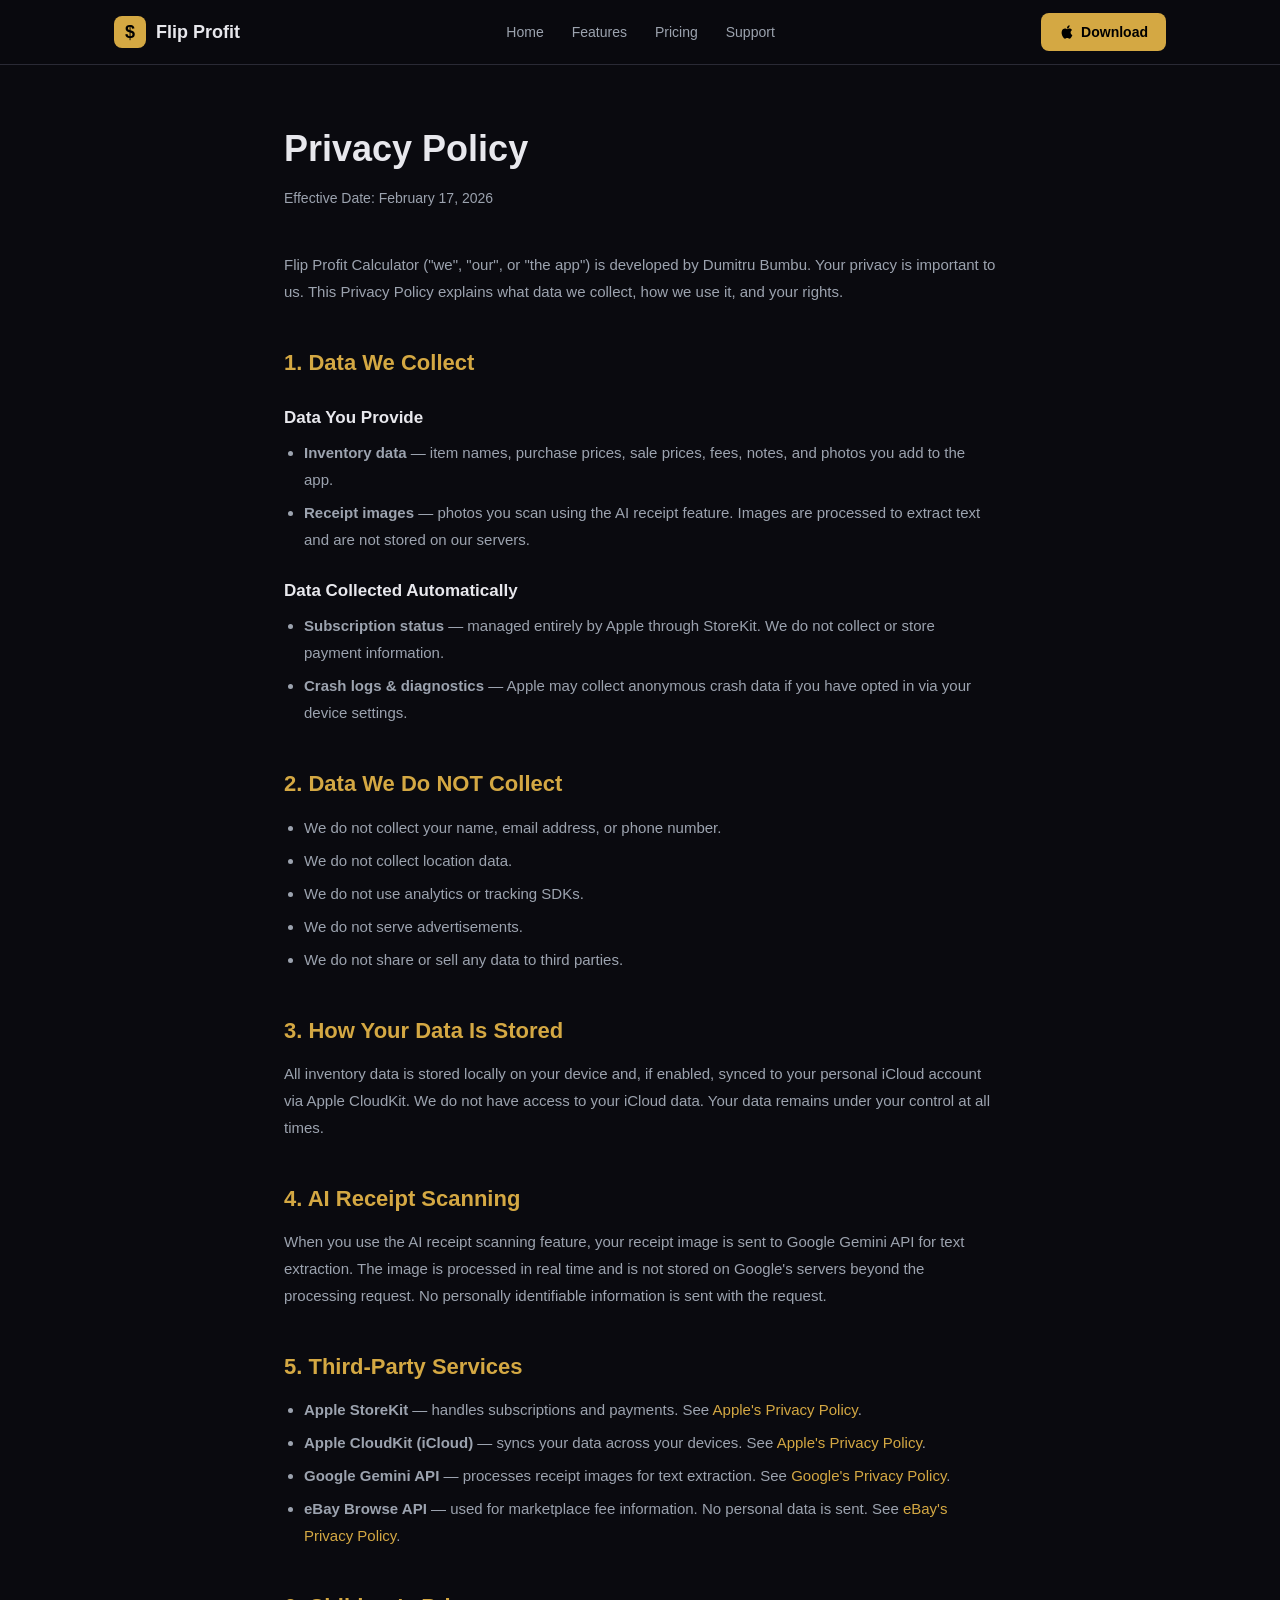
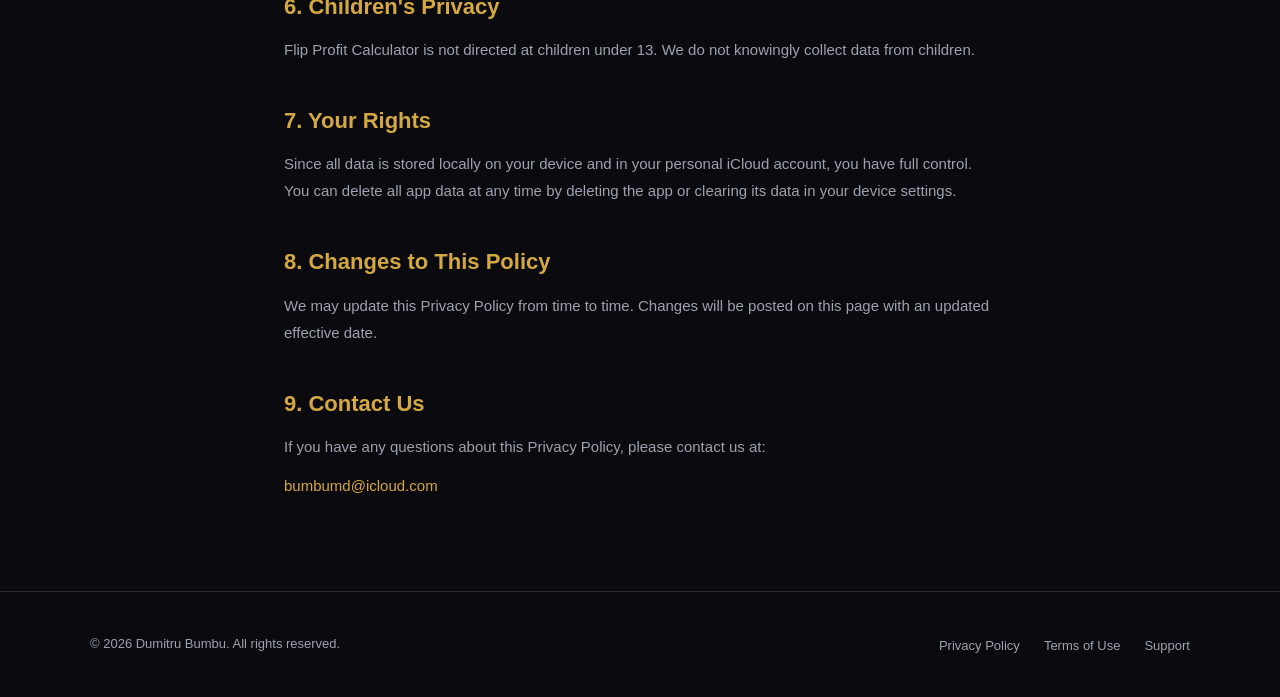
==== privacy.html @ 9fc51d3c "Initial commit - Flip Profit Calculator website" ====
<!DOCTYPE html>
<html lang="en">
<head>
  <meta charset="UTF-8">
  <meta name="viewport" content="width=device-width, initial-scale=1.0">
  <title>Privacy Policy - Flip Profit Calculator</title>
  <meta name="description" content="Privacy Policy for Flip Profit Calculator. Learn how we handle your data with full transparency.">
  <meta name="robots" content="index, follow">
  <link rel="canonical" href="https://snrgwa-bot.github.io/flip-profit-calculator/privacy.html">
  <link rel="stylesheet" href="assets/style.css">
</head>
<body>

  <!-- NAV -->
  <nav class="nav" id="nav">
    <div class="nav-inner">
      <a href="index.html" class="nav-brand">
        <svg width="32" height="32" viewBox="0 0 32 32" fill="none"><rect width="32" height="32" rx="8" fill="#d4a843"/><text x="16" y="22" text-anchor="middle" font-size="18" font-weight="bold" fill="#000">$</text></svg>
        Flip Profit
      </a>
      <button class="nav-toggle" onclick="document.getElementById('nav').classList.toggle('open')" aria-label="Toggle menu">
        <svg width="24" height="24" viewBox="0 0 24 24" fill="none" stroke="currentColor" stroke-width="2"><line x1="3" y1="6" x2="21" y2="6"/><line x1="3" y1="12" x2="21" y2="12"/><line x1="3" y1="18" x2="21" y2="18"/></svg>
      </button>
      <ul class="nav-links">
        <li><a href="index.html">Home</a></li>
        <li><a href="index.html#features">Features</a></li>
        <li><a href="index.html#pricing">Pricing</a></li>
        <li><a href="support.html">Support</a></li>
      </ul>
      <div class="nav-cta-wrap">
        <a href="https://apps.apple.com/app/id6758547776" class="nav-cta">
          <svg viewBox="0 0 24 24" fill="currentColor"><path d="M18.71 19.5c-.83 1.24-1.71 2.45-3.05 2.47-1.34.03-1.77-.79-3.29-.79-1.53 0-2 .77-3.27.82-1.31.05-2.3-1.32-3.14-2.53C4.25 17 2.94 12.45 4.7 9.39c.87-1.52 2.43-2.48 4.12-2.51 1.28-.02 2.5.87 3.29.87.78 0 2.26-1.07 3.8-.91.65.03 2.47.26 3.64 1.98-.09.06-2.17 1.28-2.15 3.81.03 3.02 2.65 4.03 2.68 4.04-.03.07-.42 1.44-1.38 2.83"/><path d="M13 3.5c.73-.83 1.94-1.46 2.94-1.5.13 1.17-.34 2.35-1.04 3.19-.69.85-1.83 1.51-2.95 1.42-.15-1.15.41-2.35 1.05-3.11"/></svg>
          Download
        </a>
      </div>
    </div>
  </nav>

  <!-- CONTENT -->
  <main class="legal">
    <h1>Privacy Policy</h1>
    <p class="legal-date">Effective Date: February 17, 2026</p>

    <p>Flip Profit Calculator ("we", "our", or "the app") is developed by Dumitru Bumbu. Your privacy is important to us. This Privacy Policy explains what data we collect, how we use it, and your rights.</p>

    <h2>1. Data We Collect</h2>

    <h3>Data You Provide</h3>
    <ul>
      <li><strong>Inventory data</strong> &mdash; item names, purchase prices, sale prices, fees, notes, and photos you add to the app.</li>
      <li><strong>Receipt images</strong> &mdash; photos you scan using the AI receipt feature. Images are processed to extract text and are not stored on our servers.</li>
    </ul>

    <h3>Data Collected Automatically</h3>
    <ul>
      <li><strong>Subscription status</strong> &mdash; managed entirely by Apple through StoreKit. We do not collect or store payment information.</li>
      <li><strong>Crash logs &amp; diagnostics</strong> &mdash; Apple may collect anonymous crash data if you have opted in via your device settings.</li>
    </ul>

    <h2>2. Data We Do NOT Collect</h2>
    <ul>
      <li>We do not collect your name, email address, or phone number.</li>
      <li>We do not collect location data.</li>
      <li>We do not use analytics or tracking SDKs.</li>
      <li>We do not serve advertisements.</li>
      <li>We do not share or sell any data to third parties.</li>
    </ul>

    <h2>3. How Your Data Is Stored</h2>
    <p>All inventory data is stored locally on your device and, if enabled, synced to your personal iCloud account via Apple CloudKit. We do not have access to your iCloud data. Your data remains under your control at all times.</p>

    <h2>4. AI Receipt Scanning</h2>
    <p>When you use the AI receipt scanning feature, your receipt image is sent to Google Gemini API for text extraction. The image is processed in real time and is not stored on Google's servers beyond the processing request. No personally identifiable information is sent with the request.</p>

    <h2>5. Third-Party Services</h2>
    <ul>
      <li><strong>Apple StoreKit</strong> &mdash; handles subscriptions and payments. See <a href="https://www.apple.com/legal/privacy/" target="_blank" rel="noopener">Apple's Privacy Policy</a>.</li>
      <li><strong>Apple CloudKit (iCloud)</strong> &mdash; syncs your data across your devices. See <a href="https://www.apple.com/legal/privacy/" target="_blank" rel="noopener">Apple's Privacy Policy</a>.</li>
      <li><strong>Google Gemini API</strong> &mdash; processes receipt images for text extraction. See <a href="https://policies.google.com/privacy" target="_blank" rel="noopener">Google's Privacy Policy</a>.</li>
      <li><strong>eBay Browse API</strong> &mdash; used for marketplace fee information. No personal data is sent. See <a href="https://www.ebay.com/help/policies/member-behaviour-policies/user-privacy-notice-privacy-policy?id=4260" target="_blank" rel="noopener">eBay's Privacy Policy</a>.</li>
    </ul>

    <h2>6. Children's Privacy</h2>
    <p>Flip Profit Calculator is not directed at children under 13. We do not knowingly collect data from children.</p>

    <h2>7. Your Rights</h2>
    <p>Since all data is stored locally on your device and in your personal iCloud account, you have full control. You can delete all app data at any time by deleting the app or clearing its data in your device settings.</p>

    <h2>8. Changes to This Policy</h2>
    <p>We may update this Privacy Policy from time to time. Changes will be posted on this page with an updated effective date.</p>

    <h2>9. Contact Us</h2>
    <p>If you have any questions about this Privacy Policy, please contact us at:</p>
    <p><a href="mailto:bumbumd@icloud.com">bumbumd@icloud.com</a></p>
  </main>

  <!-- FOOTER -->
  <footer class="footer">
    <div class="footer-inner">
      <div class="footer-copy">&copy; 2026 Dumitru Bumbu. All rights reserved.</div>
      <ul class="footer-links">
        <li><a href="privacy.html">Privacy Policy</a></li>
        <li><a href="terms.html">Terms of Use</a></li>
        <li><a href="support.html">Support</a></li>
      </ul>
    </div>
  </footer>

</body>
</html>
---- assets/style.css ----
/* ===== RESET & BASE ===== */
*, *::before, *::after { box-sizing: border-box; margin: 0; padding: 0; }

:root {
  --bg: #0a0a0f;
  --bg-card: #13131a;
  --bg-elevated: #1a1a24;
  --gold: #d4a843;
  --gold-light: #e8c36a;
  --green: #34d399;
  --text: #e8e8ed;
  --text-secondary: #9ca3af;
  --border: #2a2a35;
  --radius: 12px;
  --max-w: 1100px;
}

html { scroll-behavior: smooth; }

body {
  font-family: -apple-system, BlinkMacSystemFont, 'SF Pro Display', 'Segoe UI', Roboto, sans-serif;
  background: var(--bg);
  color: var(--text);
  line-height: 1.6;
  -webkit-font-smoothing: antialiased;
}

a { color: var(--gold); text-decoration: none; transition: color .2s; }
a:hover { color: var(--gold-light); }

img { max-width: 100%; display: block; }

/* ===== NAV ===== */
.nav {
  position: fixed; top: 0; left: 0; right: 0; z-index: 100;
  background: rgba(10,10,15,.85);
  backdrop-filter: blur(16px);
  -webkit-backdrop-filter: blur(16px);
  border-bottom: 1px solid var(--border);
}
.nav-inner {
  max-width: var(--max-w);
  margin: 0 auto;
  padding: 0 24px;
  height: 64px;
  display: flex;
  align-items: center;
  justify-content: space-between;
}
.nav-brand {
  display: flex;
  align-items: center;
  gap: 10px;
  font-size: 18px;
  font-weight: 700;
  color: var(--text);
}
.nav-brand img {
  width: 32px;
  height: 32px;
  border-radius: 8px;
}
.nav-links { display: flex; gap: 28px; list-style: none; }
.nav-links a {
  color: var(--text-secondary);
  font-size: 14px;
  font-weight: 500;
  transition: color .2s;
}
.nav-links a:hover, .nav-links a.active { color: var(--gold); }

.nav-cta {
  display: inline-flex;
  align-items: center;
  gap: 6px;
  padding: 8px 18px;
  background: var(--gold);
  color: #000;
  font-size: 14px;
  font-weight: 600;
  border-radius: 8px;
  transition: background .2s;
}
.nav-cta:hover { background: var(--gold-light); color: #000; }
.nav-cta svg { width: 16px; height: 16px; }

/* Mobile nav */
.nav-toggle { display: none; background: none; border: none; color: var(--text); cursor: pointer; }
@media (max-width: 768px) {
  .nav-toggle { display: block; }
  .nav-links, .nav-cta-wrap { display: none; }
  .nav.open .nav-links {
    display: flex;
    flex-direction: column;
    position: absolute;
    top: 64px; left: 0; right: 0;
    background: var(--bg-card);
    padding: 16px 24px;
    border-bottom: 1px solid var(--border);
  }
  .nav.open .nav-cta-wrap {
    display: block;
    position: absolute;
    top: calc(64px + 140px); left: 0; right: 0;
    background: var(--bg-card);
    padding: 0 24px 16px;
    border-bottom: 1px solid var(--border);
  }
}

/* ===== HERO ===== */
.hero {
  padding: 140px 24px 80px;
  text-align: center;
  position: relative;
  overflow: hidden;
}
.hero::before {
  content: '';
  position: absolute;
  top: -200px; left: 50%; transform: translateX(-50%);
  width: 600px; height: 600px;
  background: radial-gradient(circle, rgba(212,168,67,.12) 0%, transparent 70%);
  pointer-events: none;
}
.hero-badge {
  display: inline-flex;
  align-items: center;
  gap: 6px;
  padding: 6px 14px;
  background: rgba(212,168,67,.1);
  border: 1px solid rgba(212,168,67,.25);
  border-radius: 20px;
  font-size: 13px;
  font-weight: 600;
  color: var(--gold);
  margin-bottom: 24px;
}
.hero h1 {
  font-size: clamp(36px, 6vw, 64px);
  font-weight: 800;
  line-height: 1.1;
  letter-spacing: -0.02em;
  margin-bottom: 20px;
}
.hero h1 span { color: var(--gold); }
.hero p {
  font-size: 18px;
  color: var(--text-secondary);
  max-width: 560px;
  margin: 0 auto 36px;
}
.hero-buttons { display: flex; gap: 14px; justify-content: center; flex-wrap: wrap; }
.btn-primary {
  display: inline-flex;
  align-items: center;
  gap: 8px;
  padding: 14px 28px;
  background: var(--gold);
  color: #000;
  font-size: 16px;
  font-weight: 700;
  border-radius: 10px;
  transition: all .2s;
}
.btn-primary:hover { background: var(--gold-light); color: #000; transform: translateY(-1px); }
.btn-primary svg { width: 20px; height: 20px; }
.btn-secondary {
  display: inline-flex;
  align-items: center;
  gap: 8px;
  padding: 14px 28px;
  background: var(--bg-elevated);
  color: var(--text);
  font-size: 16px;
  font-weight: 600;
  border-radius: 10px;
  border: 1px solid var(--border);
  transition: all .2s;
}
.btn-secondary:hover { border-color: var(--gold); color: var(--gold); }

/* ===== FEATURES ===== */
.features {
  max-width: var(--max-w);
  margin: 0 auto;
  padding: 80px 24px;
}
.section-label {
  text-align: center;
  font-size: 13px;
  font-weight: 700;
  text-transform: uppercase;
  letter-spacing: 0.1em;
  color: var(--gold);
  margin-bottom: 12px;
}
.section-title {
  text-align: center;
  font-size: clamp(28px, 4vw, 42px);
  font-weight: 800;
  margin-bottom: 12px;
}
.section-subtitle {
  text-align: center;
  color: var(--text-secondary);
  font-size: 16px;
  max-width: 520px;
  margin: 0 auto 48px;
}
.features-grid {
  display: grid;
  grid-template-columns: repeat(auto-fit, minmax(300px, 1fr));
  gap: 20px;
}
.feature-card {
  padding: 28px;
  background: var(--bg-card);
  border: 1px solid var(--border);
  border-radius: var(--radius);
  transition: border-color .2s, transform .2s;
}
.feature-card:hover { border-color: rgba(212,168,67,.3); transform: translateY(-2px); }
.feature-icon {
  width: 44px; height: 44px;
  display: flex;
  align-items: center;
  justify-content: center;
  background: rgba(212,168,67,.1);
  border-radius: 10px;
  margin-bottom: 16px;
  font-size: 20px;
}
.feature-card h3 { font-size: 17px; font-weight: 700; margin-bottom: 8px; }
.feature-card p { font-size: 14px; color: var(--text-secondary); line-height: 1.6; }

/* ===== PRICING ===== */
.pricing {
  max-width: var(--max-w);
  margin: 0 auto;
  padding: 80px 24px;
}
.pricing-cards {
  display: grid;
  grid-template-columns: repeat(auto-fit, minmax(280px, 1fr));
  gap: 20px;
  max-width: 680px;
  margin: 0 auto;
}
.price-card {
  padding: 32px;
  background: var(--bg-card);
  border: 1px solid var(--border);
  border-radius: var(--radius);
  text-align: center;
  position: relative;
}
.price-card.highlighted {
  border-color: var(--gold);
  box-shadow: 0 0 40px rgba(212,168,67,.08);
}
.price-badge {
  position: absolute;
  top: -12px; left: 50%; transform: translateX(-50%);
  padding: 4px 14px;
  background: var(--green);
  color: #000;
  font-size: 12px;
  font-weight: 700;
  border-radius: 12px;
}
.price-card h3 { font-size: 18px; font-weight: 700; margin-bottom: 8px; }
.price-amount { font-size: 40px; font-weight: 800; margin-bottom: 4px; }
.price-amount span { font-size: 16px; font-weight: 500; color: var(--text-secondary); }
.price-period { font-size: 14px; color: var(--text-secondary); margin-bottom: 24px; }
.price-card ul { list-style: none; text-align: left; margin-bottom: 24px; }
.price-card li {
  padding: 8px 0;
  font-size: 14px;
  color: var(--text-secondary);
  display: flex;
  align-items: center;
  gap: 10px;
}
.price-card li::before {
  content: '';
  width: 18px; height: 18px;
  background: rgba(52,211,153,.15);
  border-radius: 50%;
  display: flex;
  align-items: center;
  justify-content: center;
  flex-shrink: 0;
  background-image: url("data:image/svg+xml,%3Csvg xmlns='http://www.w3.org/2000/svg' width='12' height='12' viewBox='0 0 24 24' fill='none' stroke='%2334d399' stroke-width='3' stroke-linecap='round' stroke-linejoin='round'%3E%3Cpolyline points='20 6 9 17 4 12'%3E%3C/polyline%3E%3C/svg%3E");
  background-repeat: no-repeat;
  background-position: center;
}

/* ===== CTA SECTION ===== */
.cta-section {
  padding: 80px 24px;
  text-align: center;
}
.cta-box {
  max-width: 640px;
  margin: 0 auto;
  padding: 48px 32px;
  background: linear-gradient(135deg, rgba(212,168,67,.08), rgba(52,211,153,.05));
  border: 1px solid rgba(212,168,67,.2);
  border-radius: 16px;
}
.cta-box h2 { font-size: 28px; font-weight: 800; margin-bottom: 12px; }
.cta-box p { color: var(--text-secondary); margin-bottom: 28px; }

/* ===== FOOTER ===== */
.footer {
  border-top: 1px solid var(--border);
  padding: 40px 24px;
}
.footer-inner {
  max-width: var(--max-w);
  margin: 0 auto;
  display: flex;
  justify-content: space-between;
  align-items: center;
  flex-wrap: wrap;
  gap: 16px;
}
.footer-copy { font-size: 13px; color: var(--text-secondary); }
.footer-links { display: flex; gap: 24px; list-style: none; }
.footer-links a { font-size: 13px; color: var(--text-secondary); }
.footer-links a:hover { color: var(--gold); }

/* ===== LEGAL PAGES ===== */
.legal {
  max-width: 760px;
  margin: 0 auto;
  padding: 120px 24px 80px;
}
.legal h1 {
  font-size: 36px;
  font-weight: 800;
  margin-bottom: 8px;
}
.legal .legal-date {
  font-size: 14px;
  color: var(--text-secondary);
  margin-bottom: 40px;
}
.legal h2 {
  font-size: 22px;
  font-weight: 700;
  margin-top: 40px;
  margin-bottom: 12px;
  color: var(--gold);
}
.legal h3 {
  font-size: 17px;
  font-weight: 600;
  margin-top: 24px;
  margin-bottom: 8px;
}
.legal p, .legal li {
  font-size: 15px;
  color: var(--text-secondary);
  line-height: 1.8;
  margin-bottom: 12px;
}
.legal ul {
  padding-left: 20px;
  margin-bottom: 16px;
}
.legal li { margin-bottom: 6px; }

/* ===== SUPPORT PAGE ===== */
.support-grid {
  display: grid;
  grid-template-columns: repeat(auto-fit, minmax(280px, 1fr));
  gap: 20px;
  margin-top: 40px;
}
.support-card {
  padding: 28px;
  background: var(--bg-card);
  border: 1px solid var(--border);
  border-radius: var(--radius);
}
.support-card h3 { font-size: 17px; font-weight: 700; margin-bottom: 8px; }
.support-card p { font-size: 14px; color: var(--text-secondary); line-height: 1.6; margin-bottom: 16px; }
.support-card a.support-link {
  display: inline-flex;
  align-items: center;
  gap: 6px;
  font-size: 14px;
  font-weight: 600;
  color: var(--gold);
}

.faq { margin-top: 48px; }
.faq-item {
  border-bottom: 1px solid var(--border);
  padding: 20px 0;
}
.faq-item summary {
  font-size: 16px;
  font-weight: 600;
  cursor: pointer;
  list-style: none;
  display: flex;
  justify-content: space-between;
  align-items: center;
}
.faq-item summary::after {
  content: '+';
  font-size: 20px;
  color: var(--gold);
  transition: transform .2s;
}
.faq-item[open] summary::after { content: '-'; }
.faq-item .faq-answer {
  padding-top: 12px;
  font-size: 14px;
  color: var(--text-secondary);
  line-height: 1.7;
}

/* ===== UTILITIES ===== */
@media (max-width: 640px) {
  .hero { padding: 120px 20px 60px; }
  .hero p { font-size: 16px; }
  .features-grid { grid-template-columns: 1fr; }
  .pricing-cards { grid-template-columns: 1fr; }
  .footer-inner { flex-direction: column; text-align: center; }
}
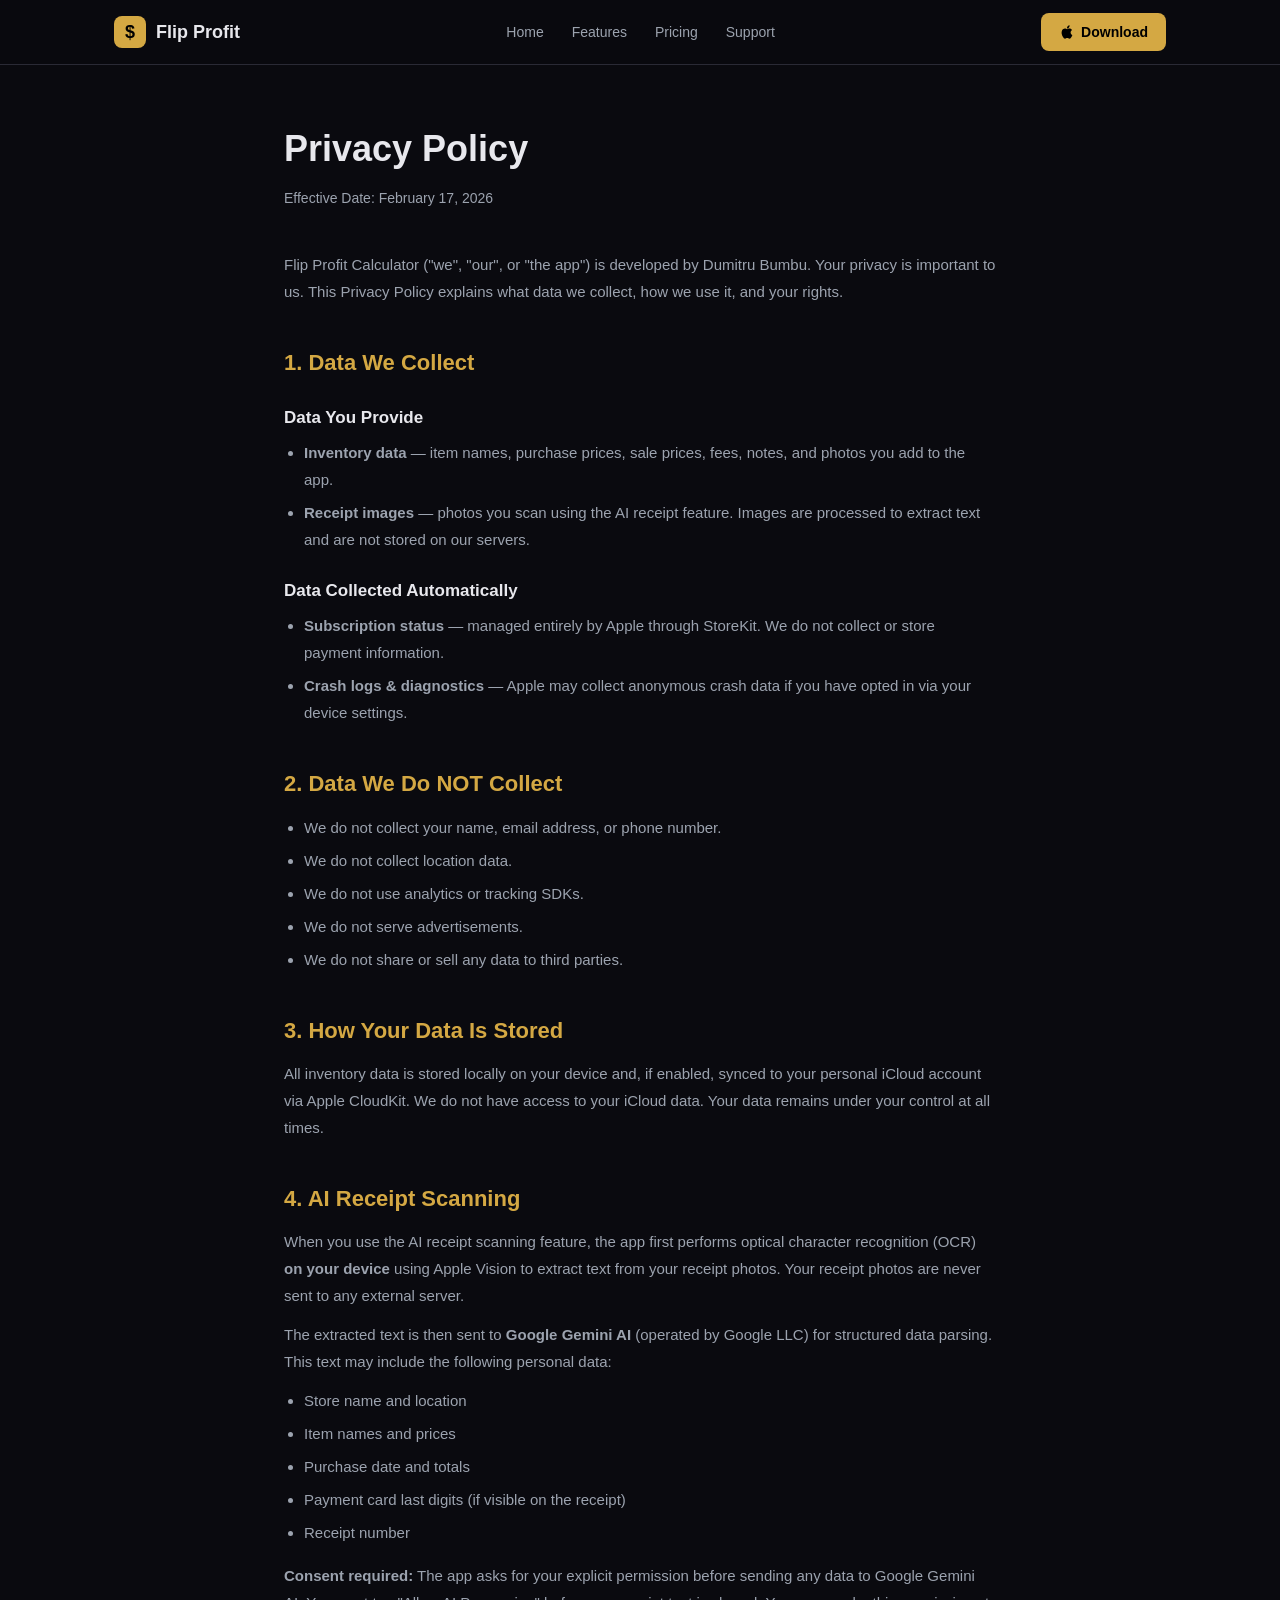
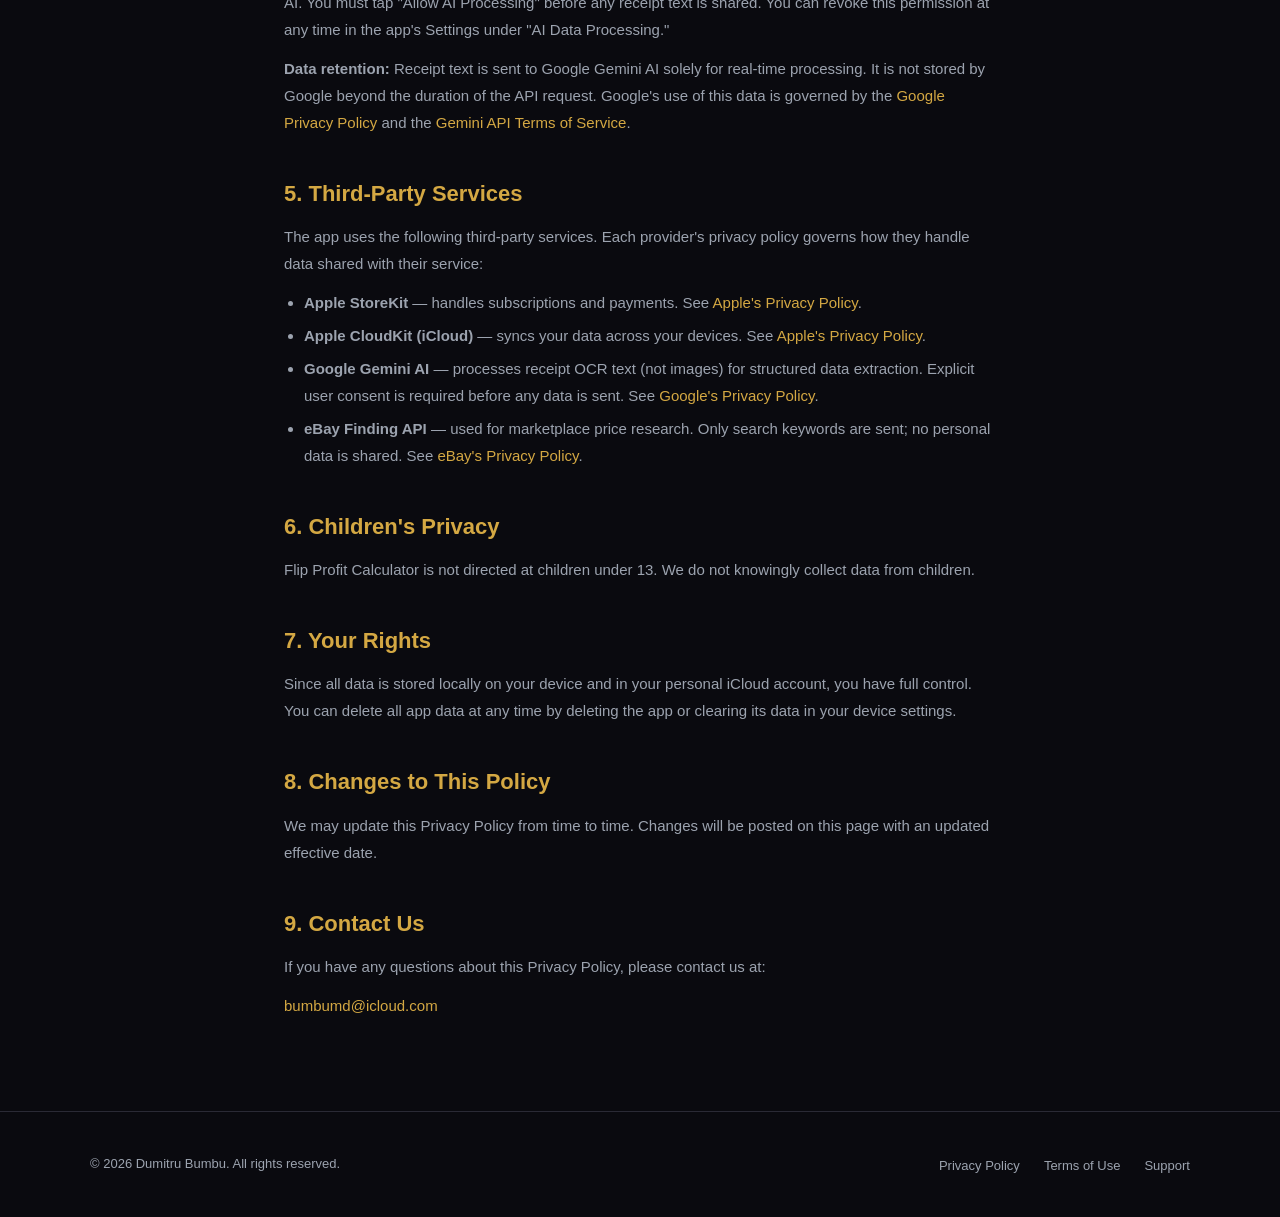
==== commit ca432daa: "Update privacy policy for App Store guideline 5.1.1(i) and 5.1.2(i) compliance - Correctly state onl" ====
--- a/privacy.html
+++ b/privacy.html
@@ -70,14 +70,25 @@
     <p>All inventory data is stored locally on your device and, if enabled, synced to your personal iCloud account via Apple CloudKit. We do not have access to your iCloud data. Your data remains under your control at all times.</p>
 
     <h2>4. AI Receipt Scanning</h2>
-    <p>When you use the AI receipt scanning feature, your receipt image is sent to Google Gemini API for text extraction. The image is processed in real time and is not stored on Google's servers beyond the processing request. No personally identifiable information is sent with the request.</p>
+    <p>When you use the AI receipt scanning feature, the app first performs optical character recognition (OCR) <strong>on your device</strong> using Apple Vision to extract text from your receipt photos. Your receipt photos are never sent to any external server.</p>
+    <p>The extracted text is then sent to <strong>Google Gemini AI</strong> (operated by Google LLC) for structured data parsing. This text may include the following personal data:</p>
+    <ul>
+      <li>Store name and location</li>
+      <li>Item names and prices</li>
+      <li>Purchase date and totals</li>
+      <li>Payment card last digits (if visible on the receipt)</li>
+      <li>Receipt number</li>
+    </ul>
+    <p><strong>Consent required:</strong> The app asks for your explicit permission before sending any data to Google Gemini AI. You must tap "Allow AI Processing" before any receipt text is shared. You can revoke this permission at any time in the app's Settings under "AI Data Processing."</p>
+    <p><strong>Data retention:</strong> Receipt text is sent to Google Gemini AI solely for real-time processing. It is not stored by Google beyond the duration of the API request. Google's use of this data is governed by the <a href="https://policies.google.com/privacy" target="_blank" rel="noopener">Google Privacy Policy</a> and the <a href="https://ai.google.dev/gemini-api/terms" target="_blank" rel="noopener">Gemini API Terms of Service</a>.</p>
 
     <h2>5. Third-Party Services</h2>
+    <p>The app uses the following third-party services. Each provider's privacy policy governs how they handle data shared with their service:</p>
     <ul>
       <li><strong>Apple StoreKit</strong> &mdash; handles subscriptions and payments. See <a href="https://www.apple.com/legal/privacy/" target="_blank" rel="noopener">Apple's Privacy Policy</a>.</li>
       <li><strong>Apple CloudKit (iCloud)</strong> &mdash; syncs your data across your devices. See <a href="https://www.apple.com/legal/privacy/" target="_blank" rel="noopener">Apple's Privacy Policy</a>.</li>
-      <li><strong>Google Gemini API</strong> &mdash; processes receipt images for text extraction. See <a href="https://policies.google.com/privacy" target="_blank" rel="noopener">Google's Privacy Policy</a>.</li>
-      <li><strong>eBay Browse API</strong> &mdash; used for marketplace fee information. No personal data is sent. See <a href="https://www.ebay.com/help/policies/member-behaviour-policies/user-privacy-notice-privacy-policy?id=4260" target="_blank" rel="noopener">eBay's Privacy Policy</a>.</li>
+      <li><strong>Google Gemini AI</strong> &mdash; processes receipt OCR text (not images) for structured data extraction. Explicit user consent is required before any data is sent. See <a href="https://policies.google.com/privacy" target="_blank" rel="noopener">Google's Privacy Policy</a>.</li>
+      <li><strong>eBay Finding API</strong> &mdash; used for marketplace price research. Only search keywords are sent; no personal data is shared. See <a href="https://www.ebay.com/help/policies/member-behaviour-policies/user-privacy-notice-privacy-policy?id=4260" target="_blank" rel="noopener">eBay's Privacy Policy</a>.</li>
     </ul>
 
     <h2>6. Children's Privacy</h2>
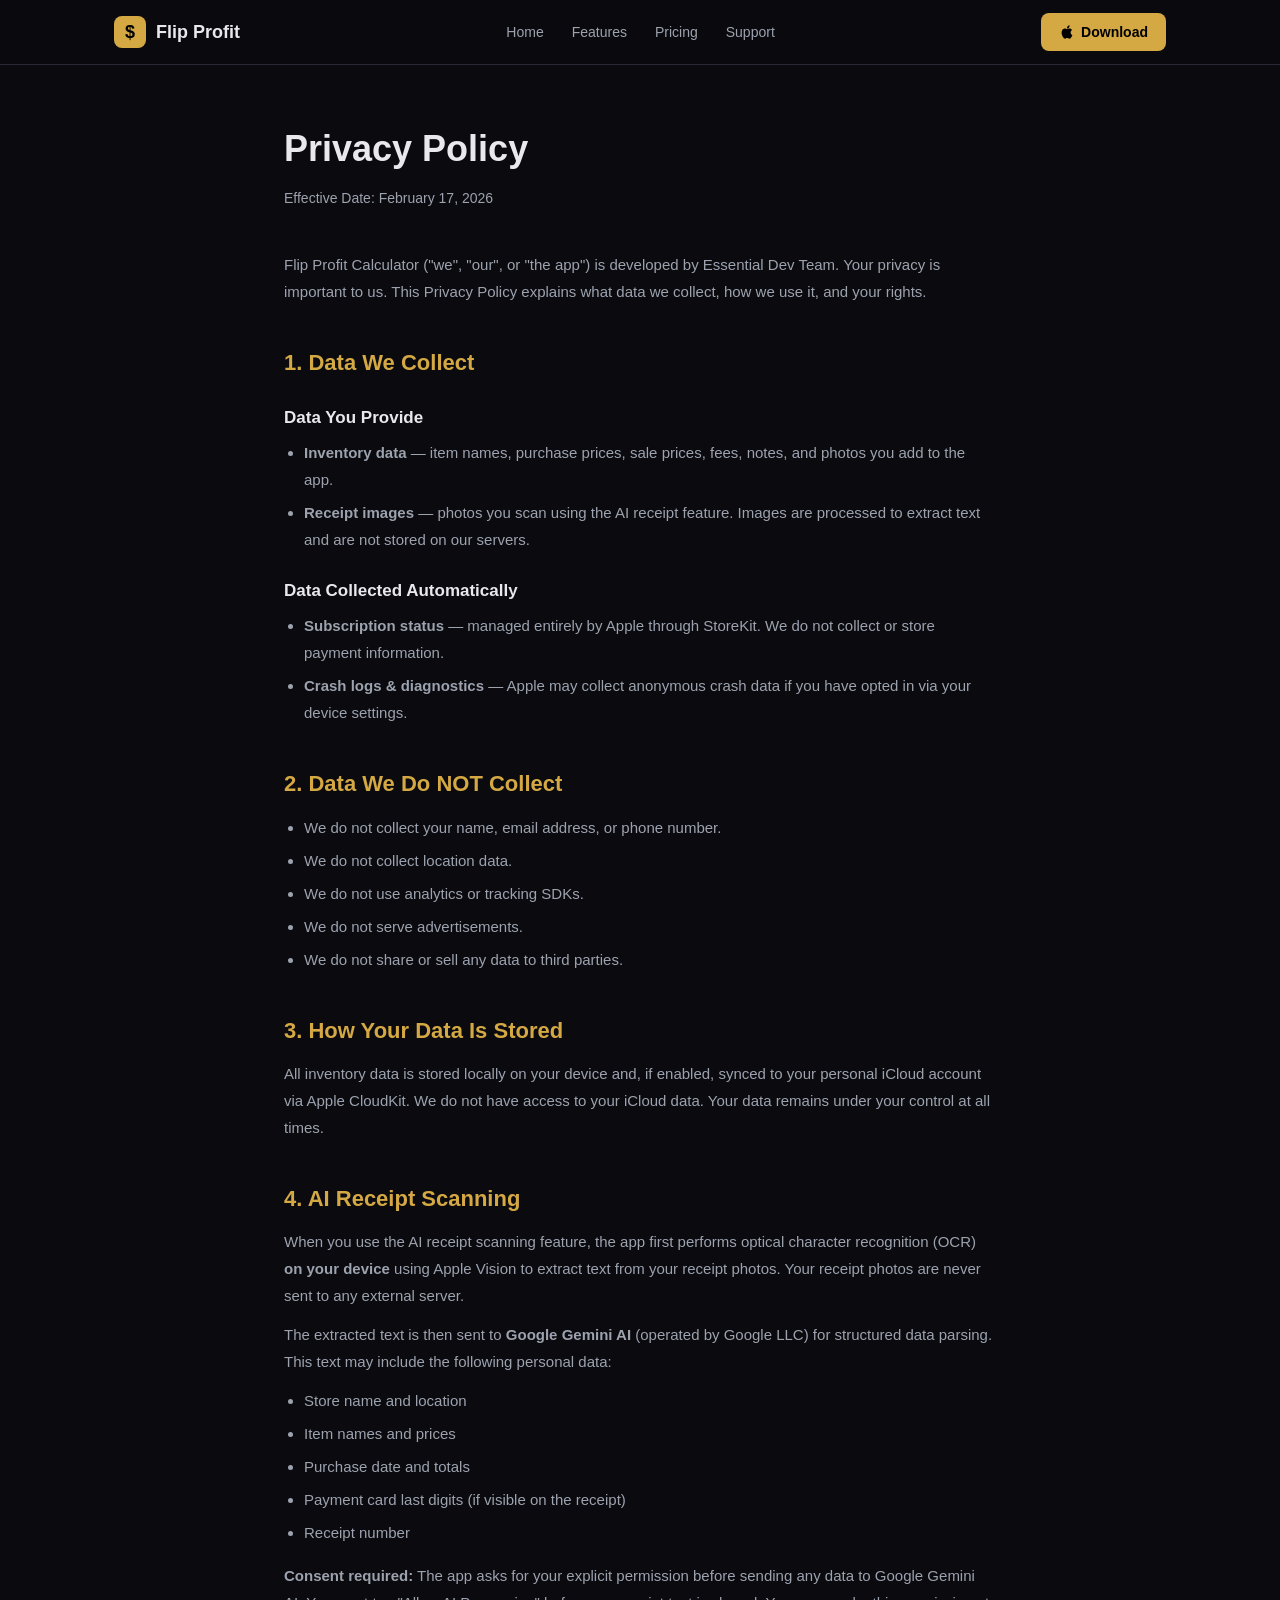
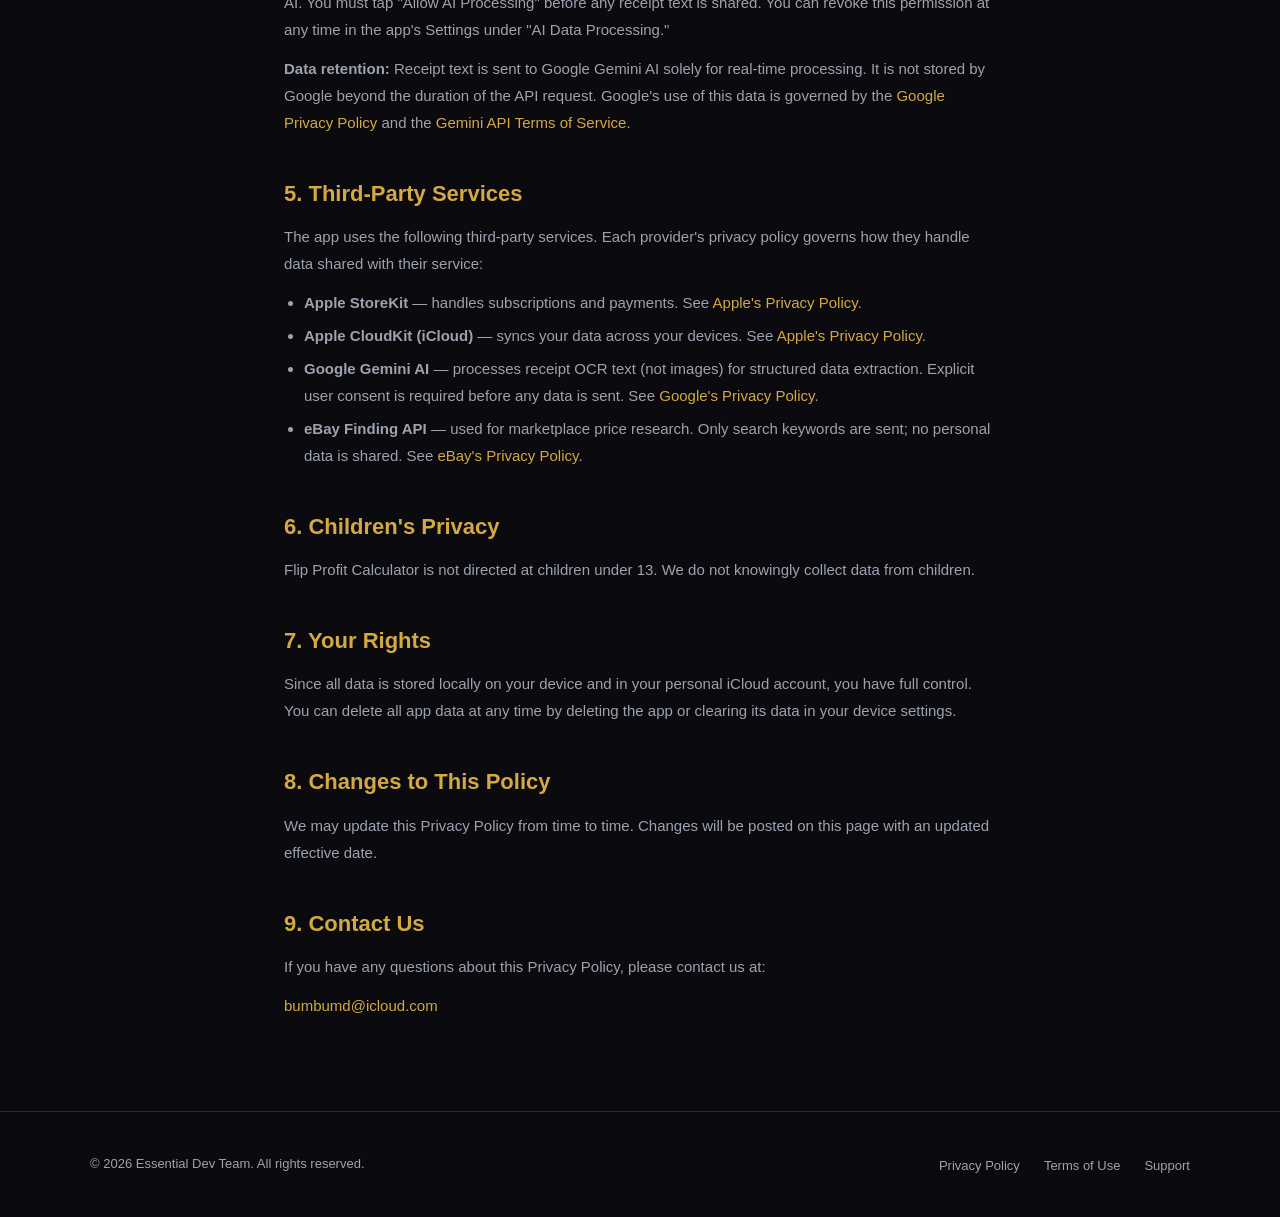
==== commit b5fbdbf4: "Brand name: Dumitru Bumbu -> Essential Dev Team" ====
--- a/privacy.html
+++ b/privacy.html
@@ -41,7 +41,7 @@
     <h1>Privacy Policy</h1>
     <p class="legal-date">Effective Date: February 17, 2026</p>
 
-    <p>Flip Profit Calculator ("we", "our", or "the app") is developed by Dumitru Bumbu. Your privacy is important to us. This Privacy Policy explains what data we collect, how we use it, and your rights.</p>
+    <p>Flip Profit Calculator ("we", "our", or "the app") is developed by Essential Dev Team. Your privacy is important to us. This Privacy Policy explains what data we collect, how we use it, and your rights.</p>
 
     <h2>1. Data We Collect</h2>
 
@@ -108,7 +108,7 @@
   <!-- FOOTER -->
   <footer class="footer">
     <div class="footer-inner">
-      <div class="footer-copy">&copy; 2026 Dumitru Bumbu. All rights reserved.</div>
+      <div class="footer-copy">&copy; 2026 Essential Dev Team. All rights reserved.</div>
       <ul class="footer-links">
         <li><a href="privacy.html">Privacy Policy</a></li>
         <li><a href="terms.html">Terms of Use</a></li>
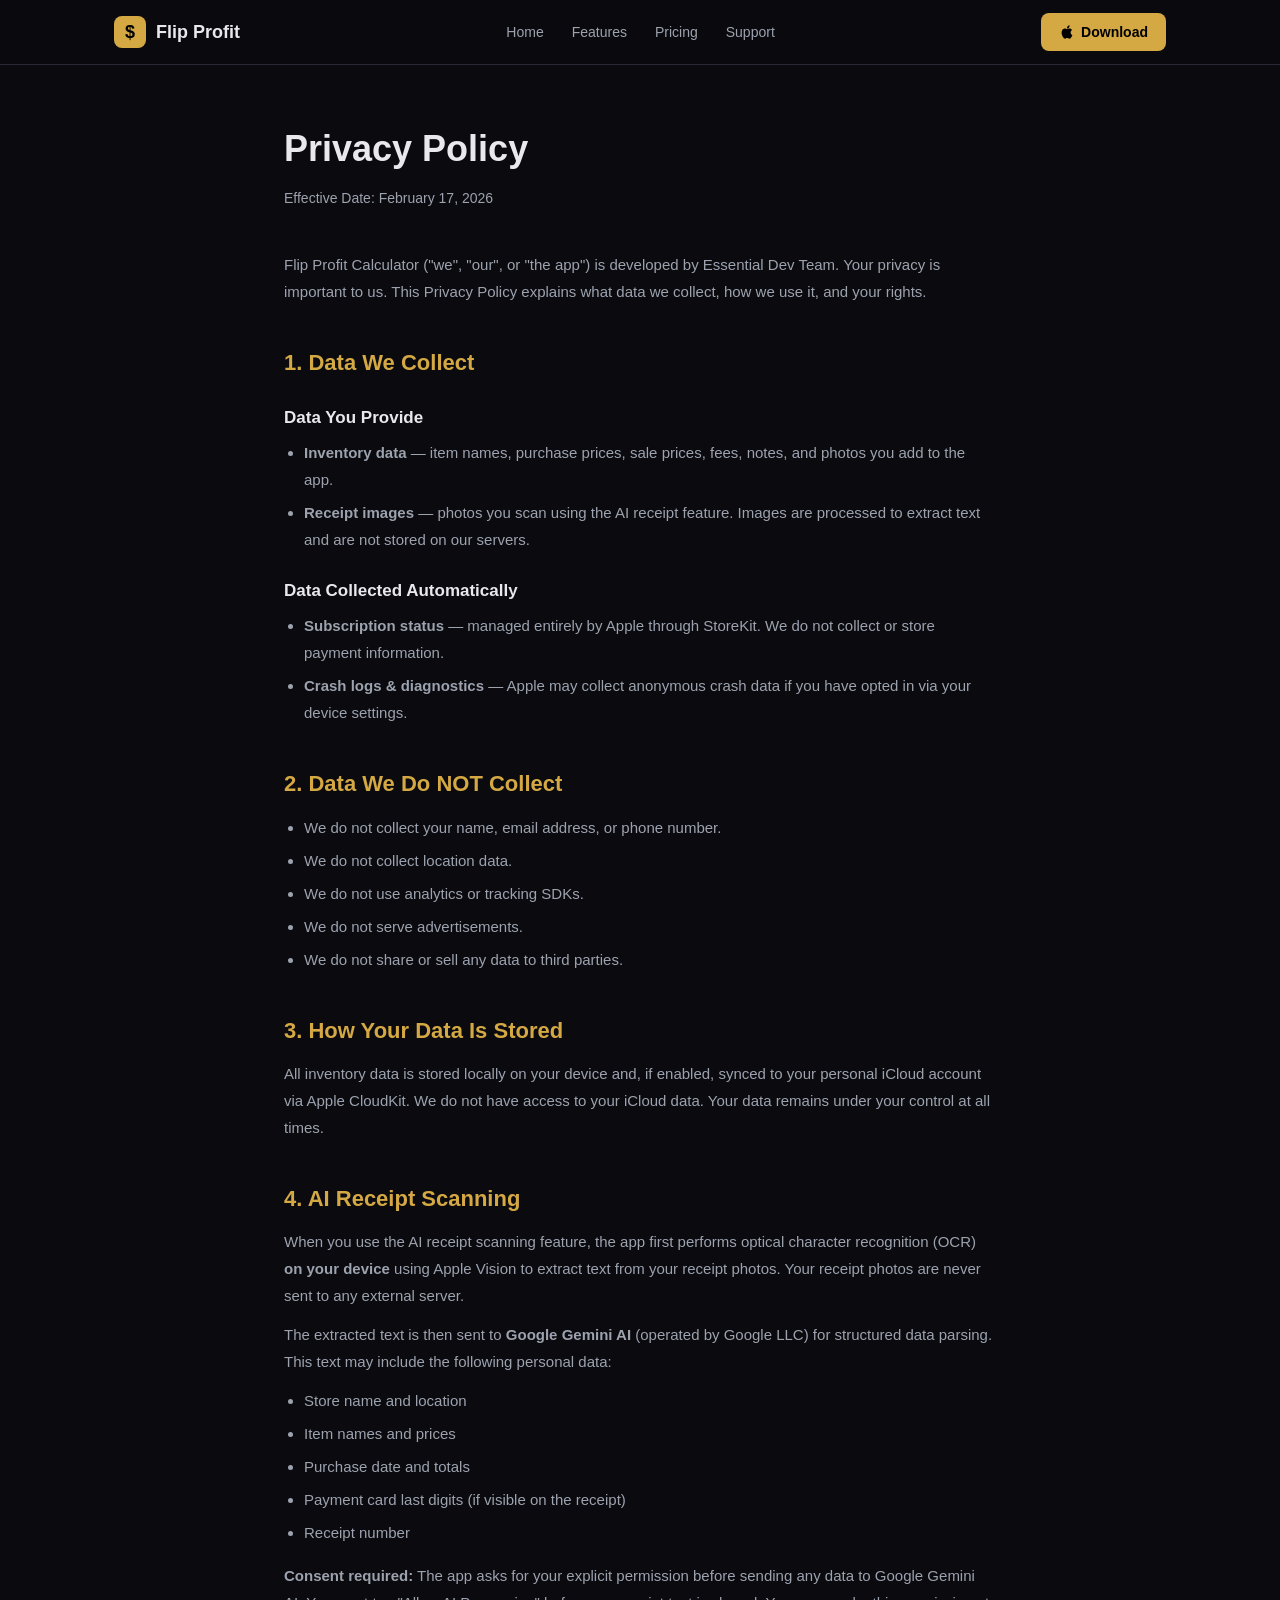
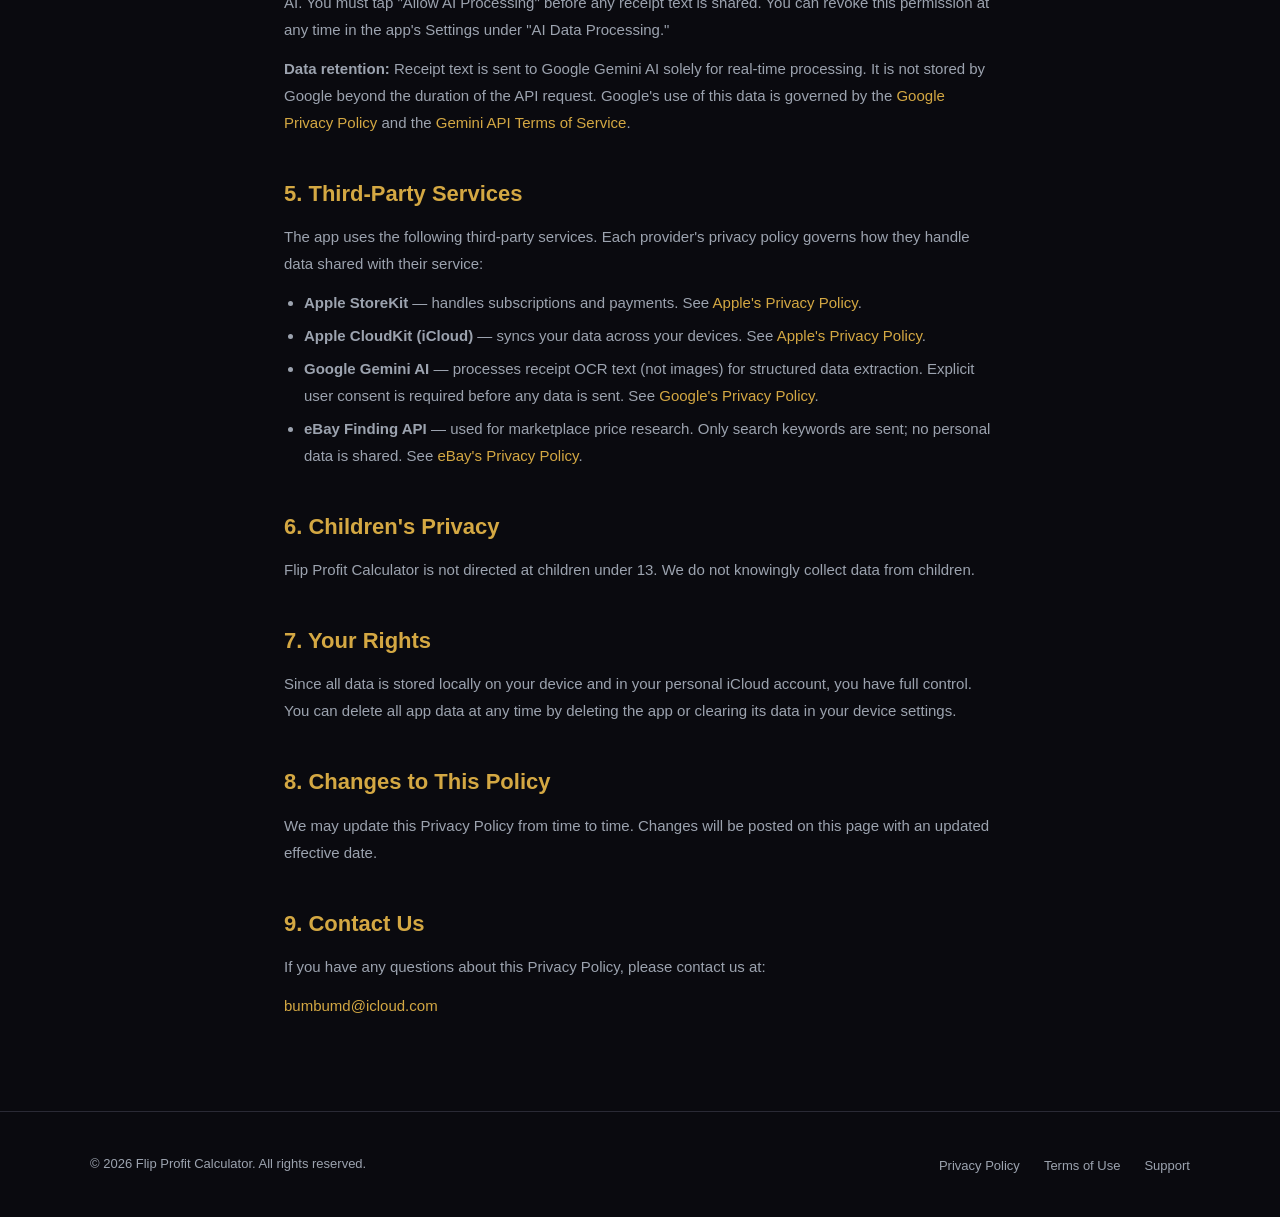
==== commit 5dd55ab8: "Copyright footer name -> Flip Profit Calculator" ====
--- a/privacy.html
+++ b/privacy.html
@@ -108,7 +108,7 @@
   <!-- FOOTER -->
   <footer class="footer">
     <div class="footer-inner">
-      <div class="footer-copy">&copy; 2026 Essential Dev Team. All rights reserved.</div>
+      <div class="footer-copy">&copy; 2026 Flip Profit Calculator. All rights reserved.</div>
       <ul class="footer-links">
         <li><a href="privacy.html">Privacy Policy</a></li>
         <li><a href="terms.html">Terms of Use</a></li>
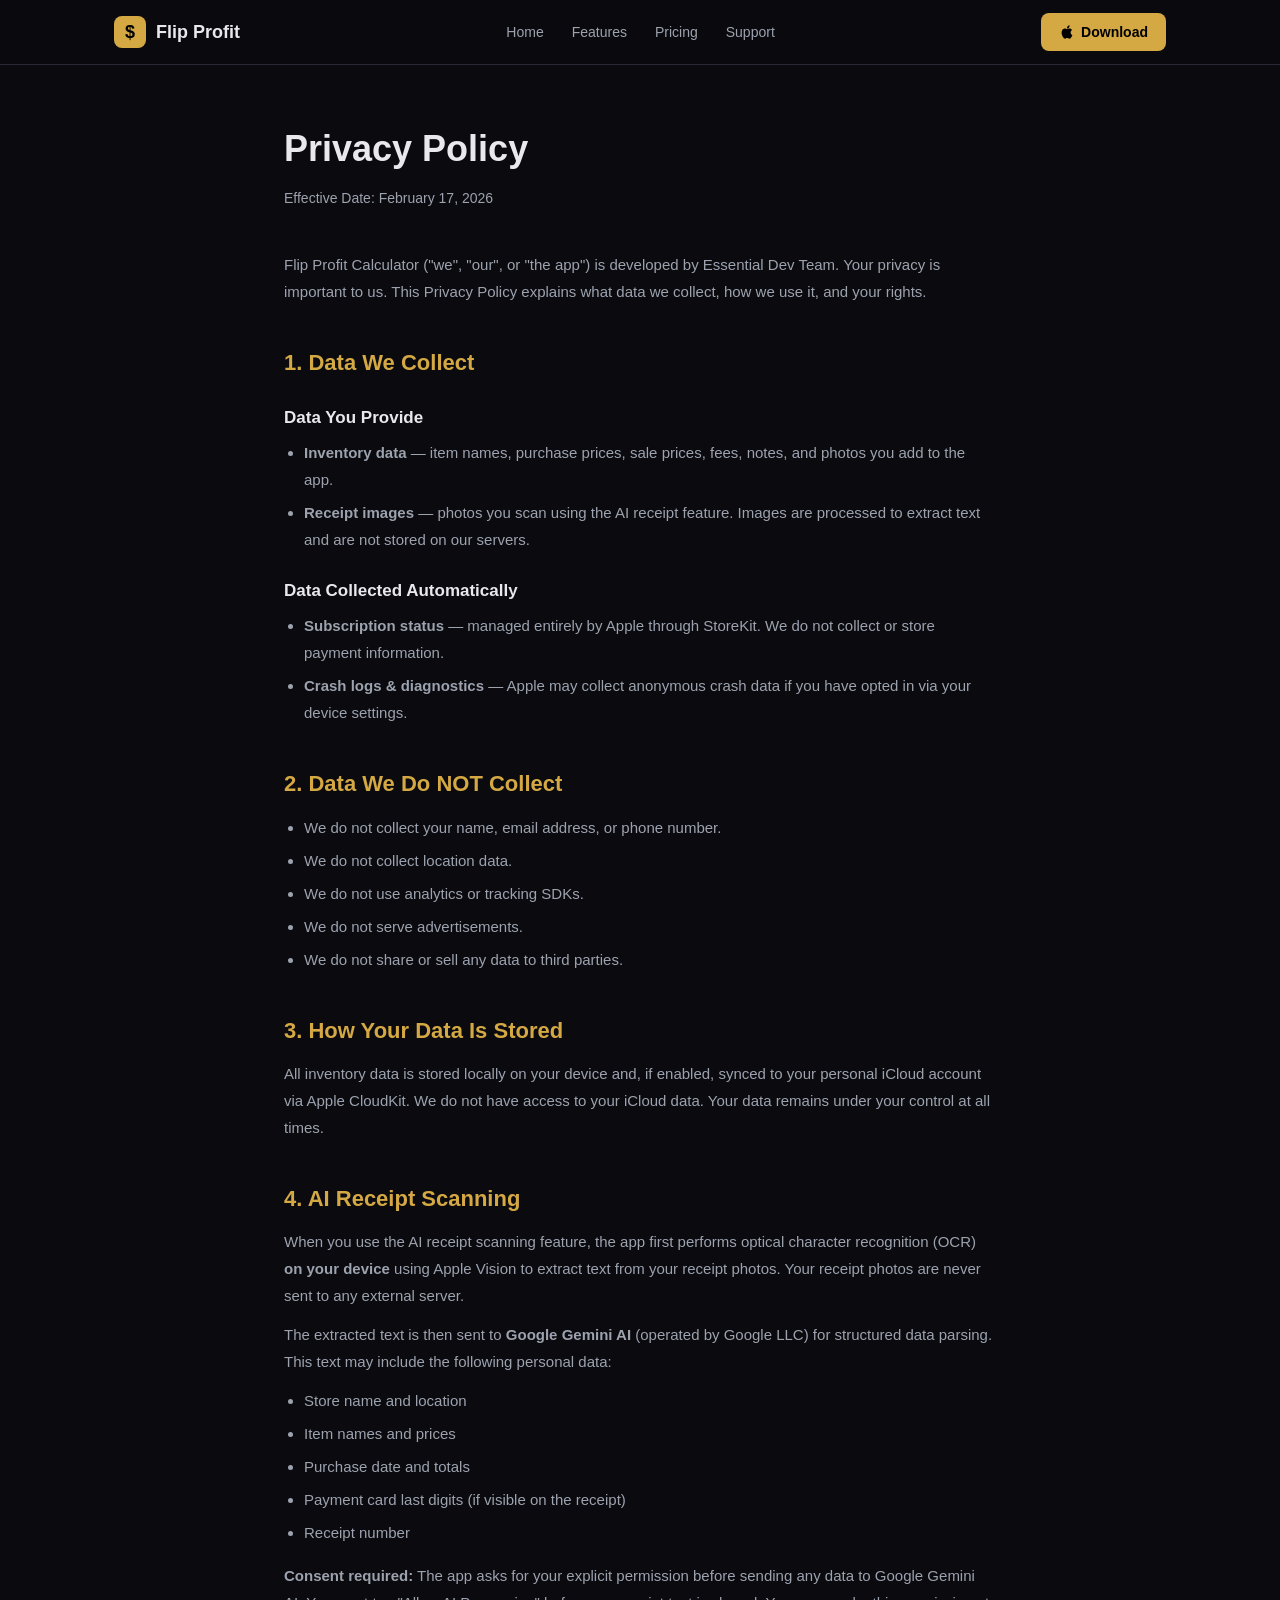
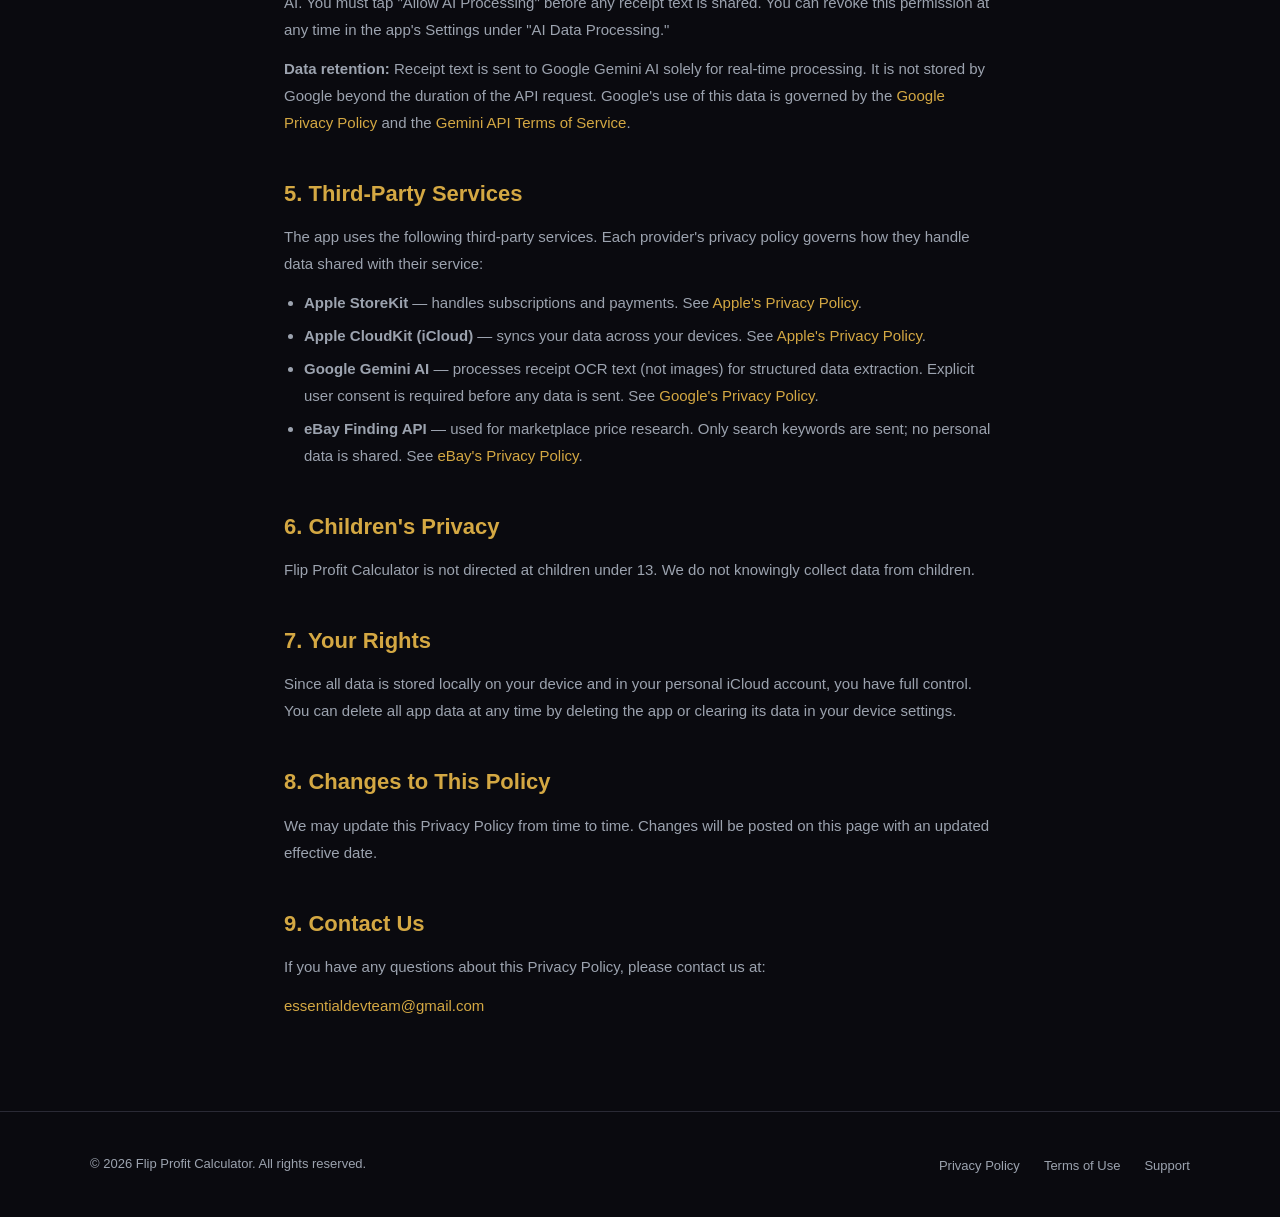
==== commit 57f6d2d9: "Standardize contact email to essentialdevteam@gmail.com" ====
--- a/privacy.html
+++ b/privacy.html
@@ -102,7 +102,7 @@
 
     <h2>9. Contact Us</h2>
     <p>If you have any questions about this Privacy Policy, please contact us at:</p>
-    <p><a href="mailto:bumbumd@icloud.com">bumbumd@icloud.com</a></p>
+    <p><a href="mailto:essentialdevteam@gmail.com">essentialdevteam@gmail.com</a></p>
   </main>
 
   <!-- FOOTER -->
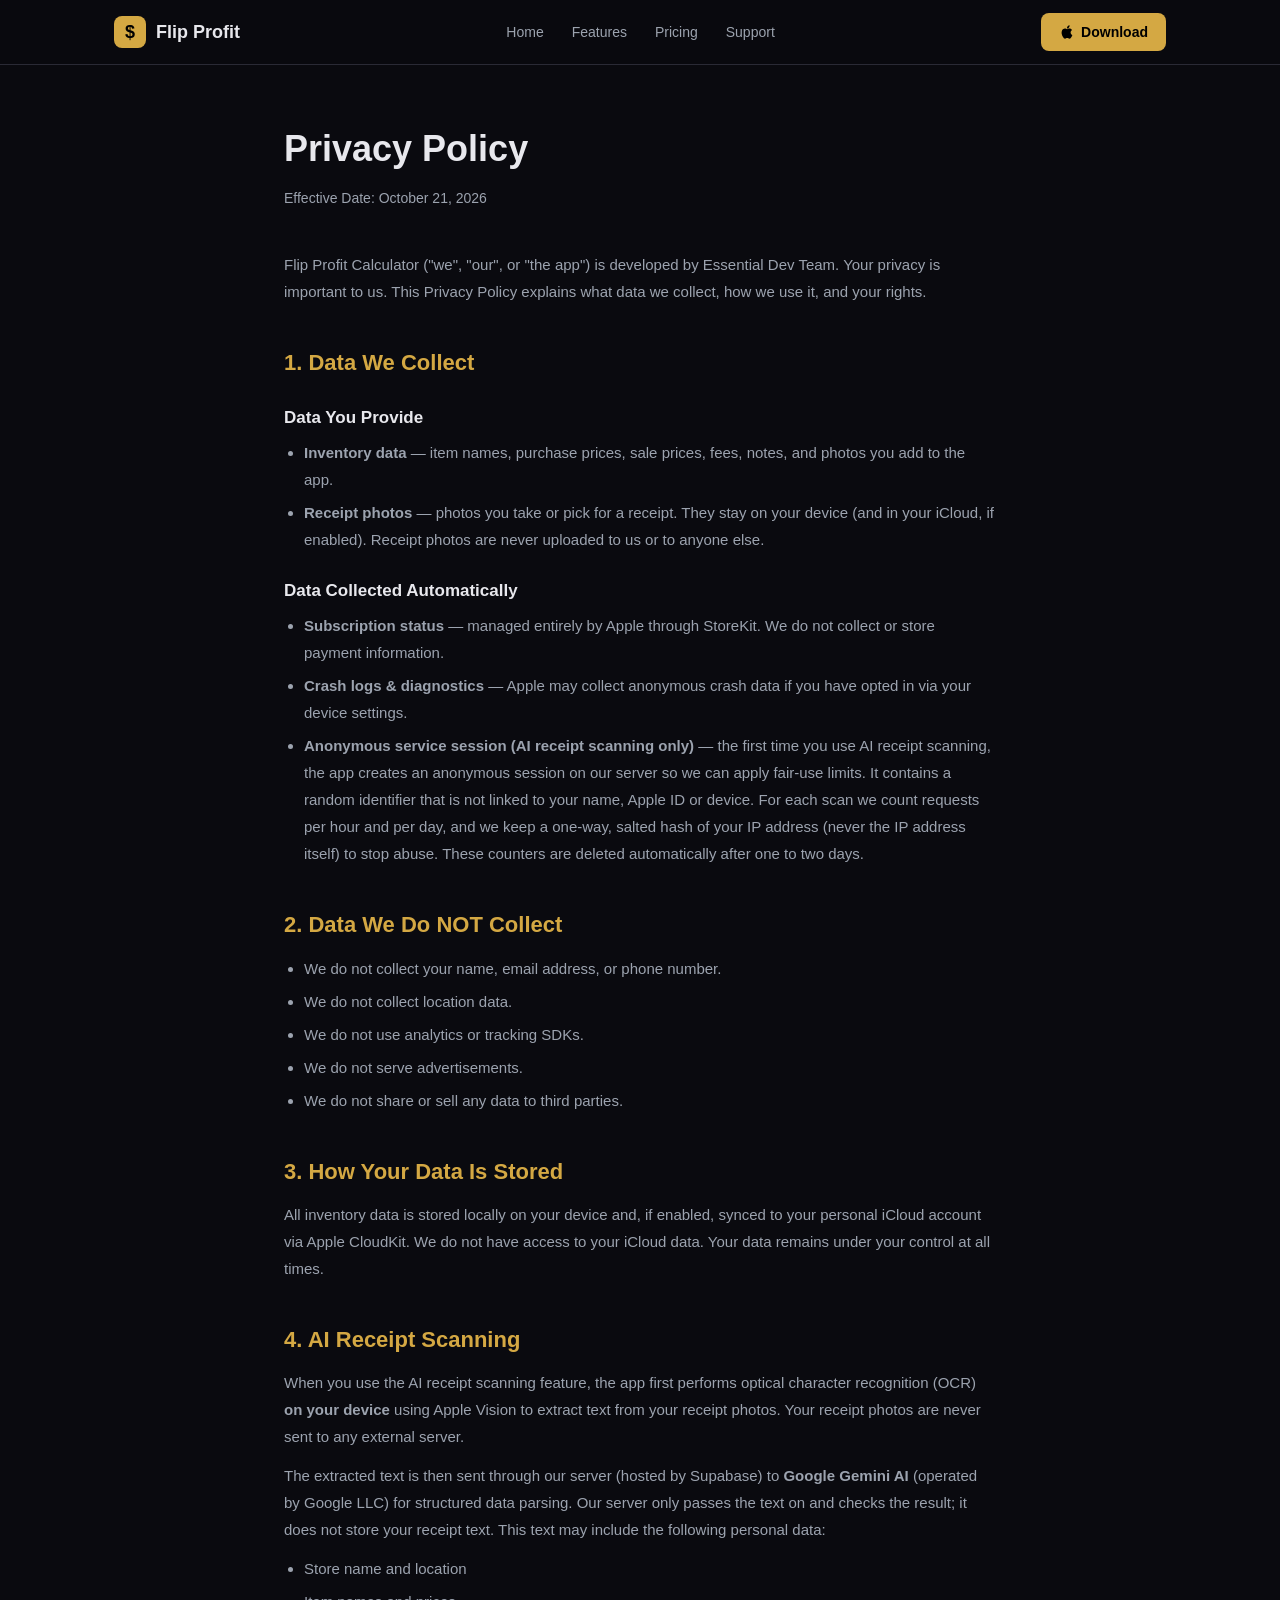
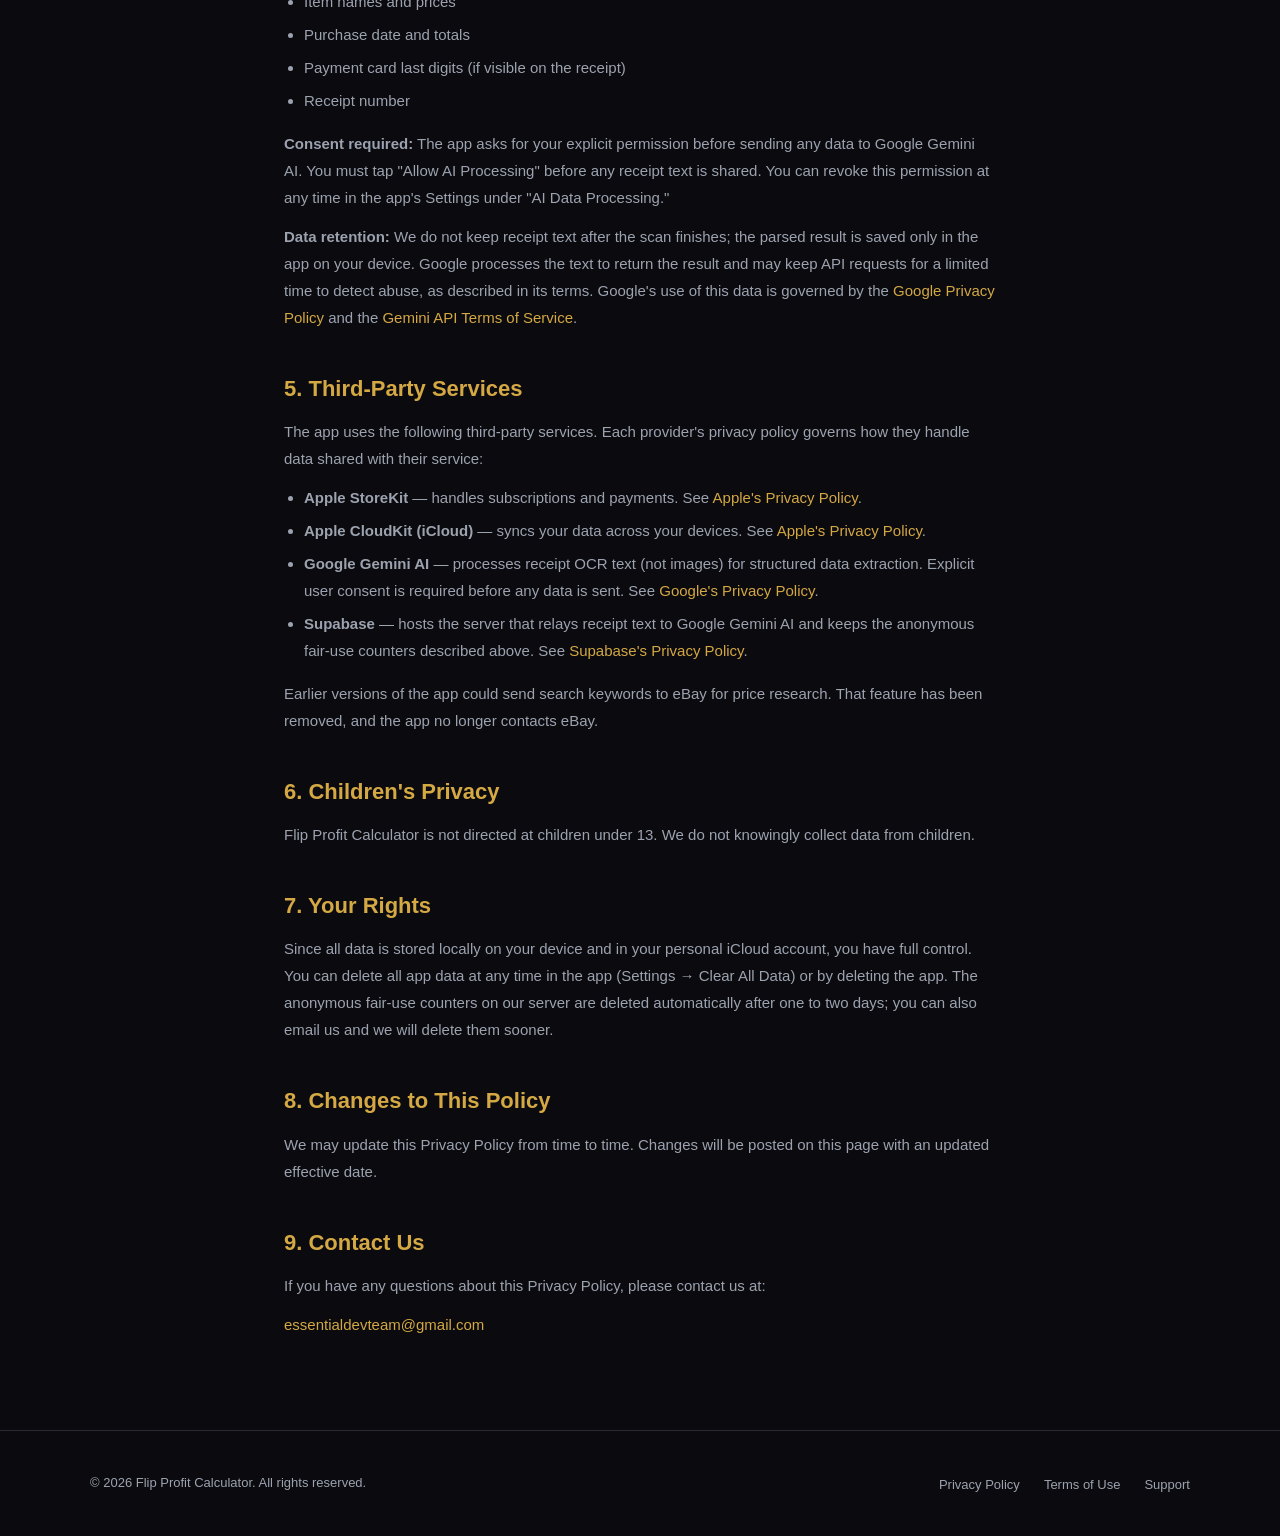
==== commit ea52c99a: "Privacy, terms, support: Apple-provided 7-day trial, receipt text relay via our server, anonymous fa" ====
--- a/privacy.html
+++ b/privacy.html
@@ -39,7 +39,7 @@
   <!-- CONTENT -->
   <main class="legal">
     <h1>Privacy Policy</h1>
-    <p class="legal-date">Effective Date: February 17, 2026</p>
+    <p class="legal-date">Effective Date: October 21, 2026</p>
 
     <p>Flip Profit Calculator ("we", "our", or "the app") is developed by Essential Dev Team. Your privacy is important to us. This Privacy Policy explains what data we collect, how we use it, and your rights.</p>
 
@@ -48,13 +48,14 @@
     <h3>Data You Provide</h3>
     <ul>
       <li><strong>Inventory data</strong> &mdash; item names, purchase prices, sale prices, fees, notes, and photos you add to the app.</li>
-      <li><strong>Receipt images</strong> &mdash; photos you scan using the AI receipt feature. Images are processed to extract text and are not stored on our servers.</li>
+      <li><strong>Receipt photos</strong> &mdash; photos you take or pick for a receipt. They stay on your device (and in your iCloud, if enabled). Receipt photos are never uploaded to us or to anyone else.</li>
     </ul>
 
     <h3>Data Collected Automatically</h3>
     <ul>
       <li><strong>Subscription status</strong> &mdash; managed entirely by Apple through StoreKit. We do not collect or store payment information.</li>
       <li><strong>Crash logs &amp; diagnostics</strong> &mdash; Apple may collect anonymous crash data if you have opted in via your device settings.</li>
+      <li><strong>Anonymous service session (AI receipt scanning only)</strong> &mdash; the first time you use AI receipt scanning, the app creates an anonymous session on our server so we can apply fair-use limits. It contains a random identifier that is not linked to your name, Apple ID or device. For each scan we count requests per hour and per day, and we keep a one-way, salted hash of your IP address (never the IP address itself) to stop abuse. These counters are deleted automatically after one to two days.</li>
     </ul>
 
     <h2>2. Data We Do NOT Collect</h2>
@@ -71,7 +72,7 @@
 
     <h2>4. AI Receipt Scanning</h2>
     <p>When you use the AI receipt scanning feature, the app first performs optical character recognition (OCR) <strong>on your device</strong> using Apple Vision to extract text from your receipt photos. Your receipt photos are never sent to any external server.</p>
-    <p>The extracted text is then sent to <strong>Google Gemini AI</strong> (operated by Google LLC) for structured data parsing. This text may include the following personal data:</p>
+    <p>The extracted text is then sent through our server (hosted by Supabase) to <strong>Google Gemini AI</strong> (operated by Google LLC) for structured data parsing. Our server only passes the text on and checks the result; it does not store your receipt text. This text may include the following personal data:</p>
     <ul>
       <li>Store name and location</li>
       <li>Item names and prices</li>
@@ -80,7 +81,7 @@
       <li>Receipt number</li>
     </ul>
     <p><strong>Consent required:</strong> The app asks for your explicit permission before sending any data to Google Gemini AI. You must tap "Allow AI Processing" before any receipt text is shared. You can revoke this permission at any time in the app's Settings under "AI Data Processing."</p>
-    <p><strong>Data retention:</strong> Receipt text is sent to Google Gemini AI solely for real-time processing. It is not stored by Google beyond the duration of the API request. Google's use of this data is governed by the <a href="https://policies.google.com/privacy" target="_blank" rel="noopener">Google Privacy Policy</a> and the <a href="https://ai.google.dev/gemini-api/terms" target="_blank" rel="noopener">Gemini API Terms of Service</a>.</p>
+    <p><strong>Data retention:</strong> We do not keep receipt text after the scan finishes; the parsed result is saved only in the app on your device. Google processes the text to return the result and may keep API requests for a limited time to detect abuse, as described in its terms. Google's use of this data is governed by the <a href="https://policies.google.com/privacy" target="_blank" rel="noopener">Google Privacy Policy</a> and the <a href="https://ai.google.dev/gemini-api/terms" target="_blank" rel="noopener">Gemini API Terms of Service</a>.</p>
 
     <h2>5. Third-Party Services</h2>
     <p>The app uses the following third-party services. Each provider's privacy policy governs how they handle data shared with their service:</p>
@@ -88,14 +89,15 @@
       <li><strong>Apple StoreKit</strong> &mdash; handles subscriptions and payments. See <a href="https://www.apple.com/legal/privacy/" target="_blank" rel="noopener">Apple's Privacy Policy</a>.</li>
       <li><strong>Apple CloudKit (iCloud)</strong> &mdash; syncs your data across your devices. See <a href="https://www.apple.com/legal/privacy/" target="_blank" rel="noopener">Apple's Privacy Policy</a>.</li>
       <li><strong>Google Gemini AI</strong> &mdash; processes receipt OCR text (not images) for structured data extraction. Explicit user consent is required before any data is sent. See <a href="https://policies.google.com/privacy" target="_blank" rel="noopener">Google's Privacy Policy</a>.</li>
-      <li><strong>eBay Finding API</strong> &mdash; used for marketplace price research. Only search keywords are sent; no personal data is shared. See <a href="https://www.ebay.com/help/policies/member-behaviour-policies/user-privacy-notice-privacy-policy?id=4260" target="_blank" rel="noopener">eBay's Privacy Policy</a>.</li>
+      <li><strong>Supabase</strong> &mdash; hosts the server that relays receipt text to Google Gemini AI and keeps the anonymous fair-use counters described above. See <a href="https://supabase.com/privacy" target="_blank" rel="noopener">Supabase's Privacy Policy</a>.</li>
     </ul>
+    <p>Earlier versions of the app could send search keywords to eBay for price research. That feature has been removed, and the app no longer contacts eBay.</p>
 
     <h2>6. Children's Privacy</h2>
     <p>Flip Profit Calculator is not directed at children under 13. We do not knowingly collect data from children.</p>
 
     <h2>7. Your Rights</h2>
-    <p>Since all data is stored locally on your device and in your personal iCloud account, you have full control. You can delete all app data at any time by deleting the app or clearing its data in your device settings.</p>
+    <p>Since all data is stored locally on your device and in your personal iCloud account, you have full control. You can delete all app data at any time in the app (Settings &rarr; Clear All Data) or by deleting the app. The anonymous fair-use counters on our server are deleted automatically after one to two days; you can also email us and we will delete them sooner.</p>
 
     <h2>8. Changes to This Policy</h2>
     <p>We may update this Privacy Policy from time to time. Changes will be posted on this page with an updated effective date.</p>
--- a/assets/style.css
+++ b/assets/style.css
@@ -432,3 +432,24 @@
   .pricing-cards { grid-template-columns: 1fr; }
   .footer-inner { flex-direction: column; text-align: center; }
 }
+
+/* ===== LARGE DISPLAYS =====
+   The shell was pinned at 1100px, which on a 2560px monitor reads as a narrow
+   column adrift in empty space. This stylesheet sizes all type in px, so
+   scaling the root font size would do nothing — instead widen the shell and
+   the hero/CTA blocks so the page fills more of the screen. Prose columns
+   (.hero p, .section-subtitle, .legal) keep their own narrower measure, so
+   line length stays readable however wide the window gets. */
+@media (min-width: 1500px) {
+  :root { --max-w: 1320px; }
+  .cta-box { max-width: 760px; }
+  .pricing-cards { max-width: 780px; }
+  .legal { max-width: 820px; }
+}
+
+@media (min-width: 2000px) {
+  :root { --max-w: 1500px; }
+  .cta-box { max-width: 840px; }
+  .pricing-cards { max-width: 860px; }
+  .legal { max-width: 860px; }
+}
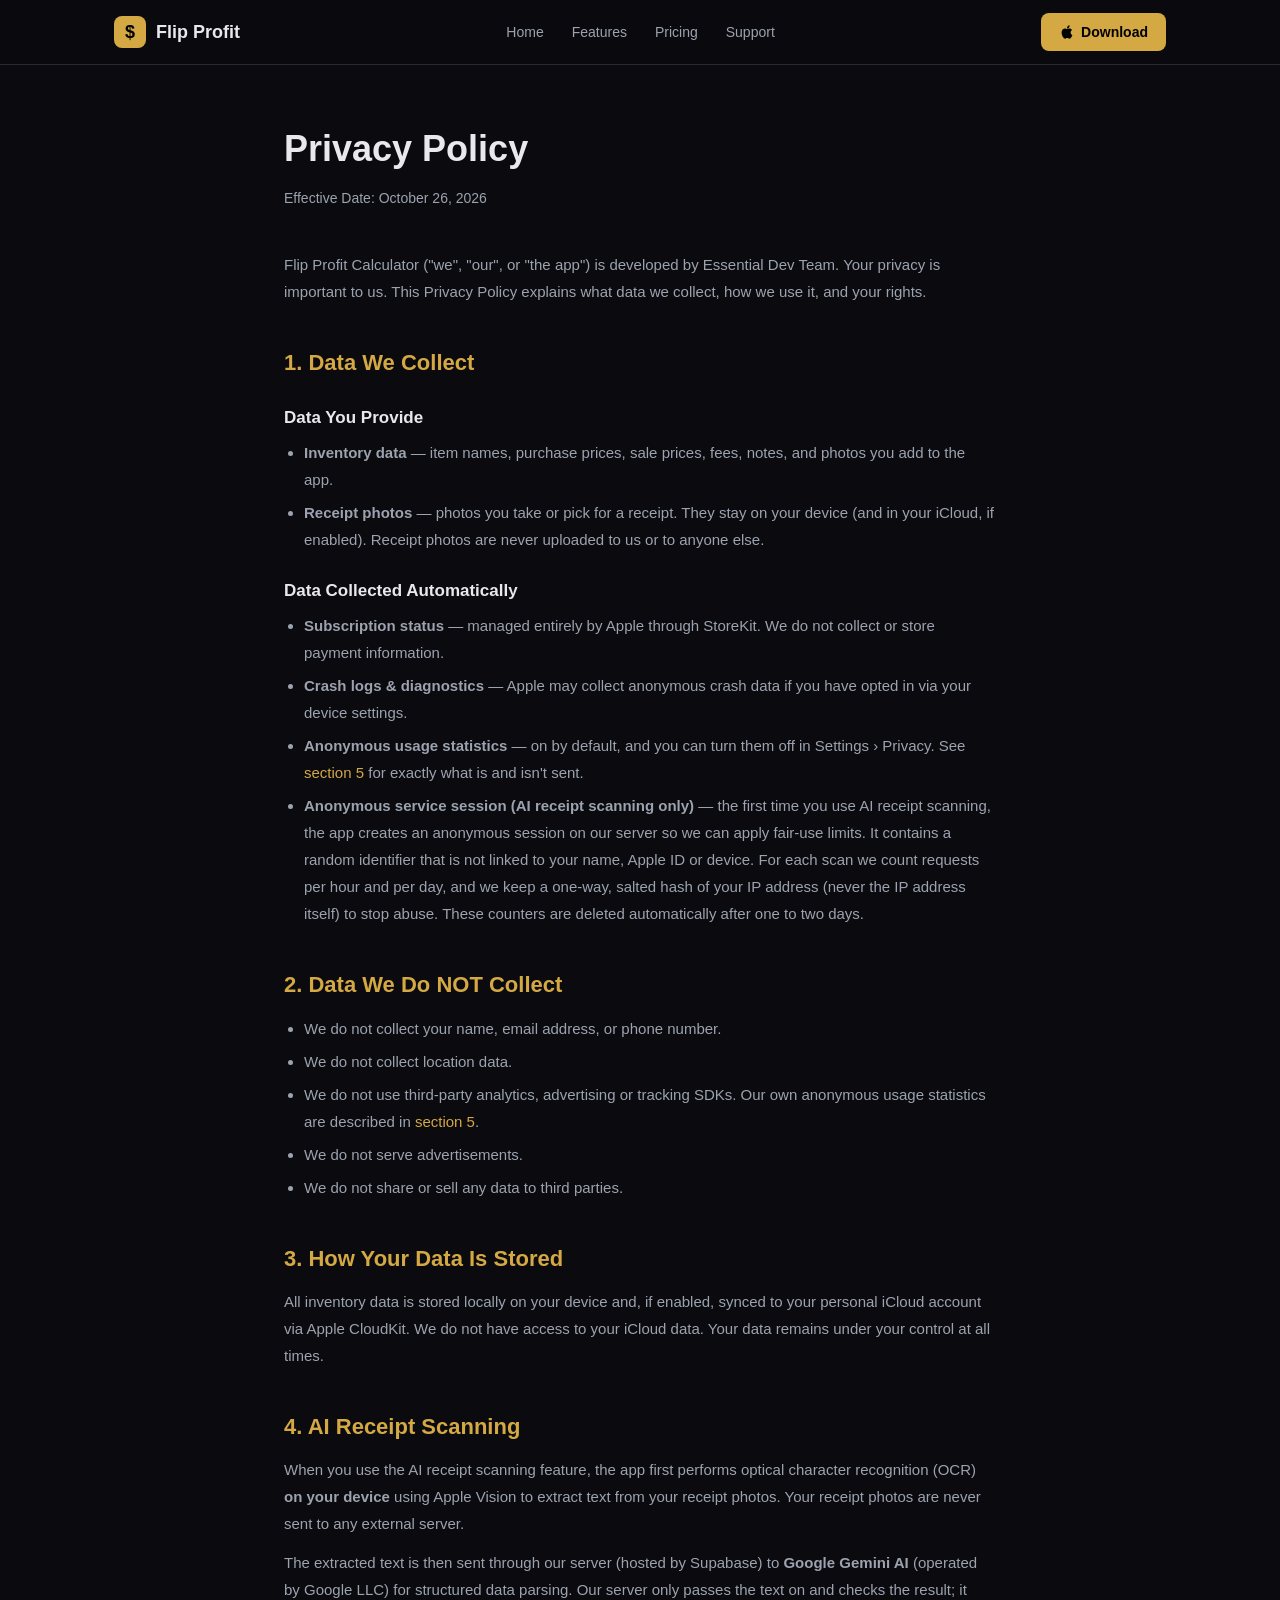
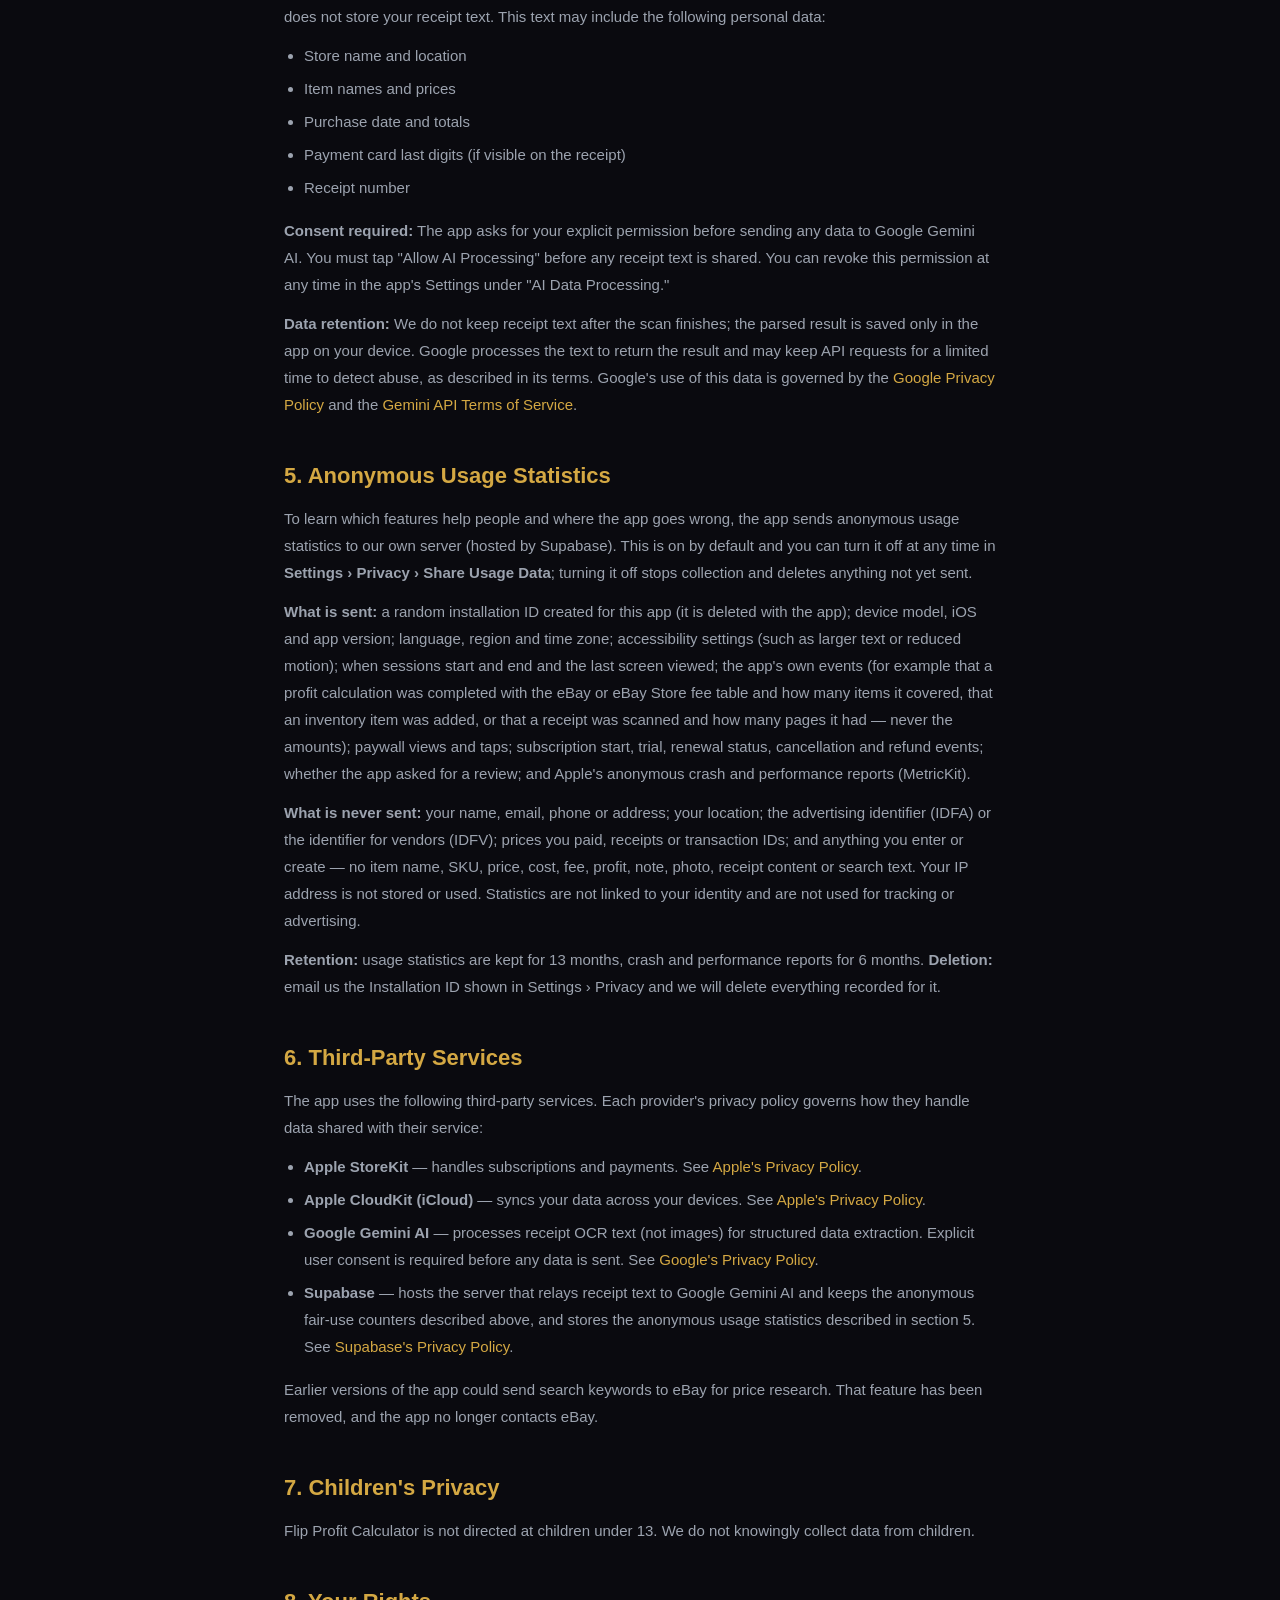
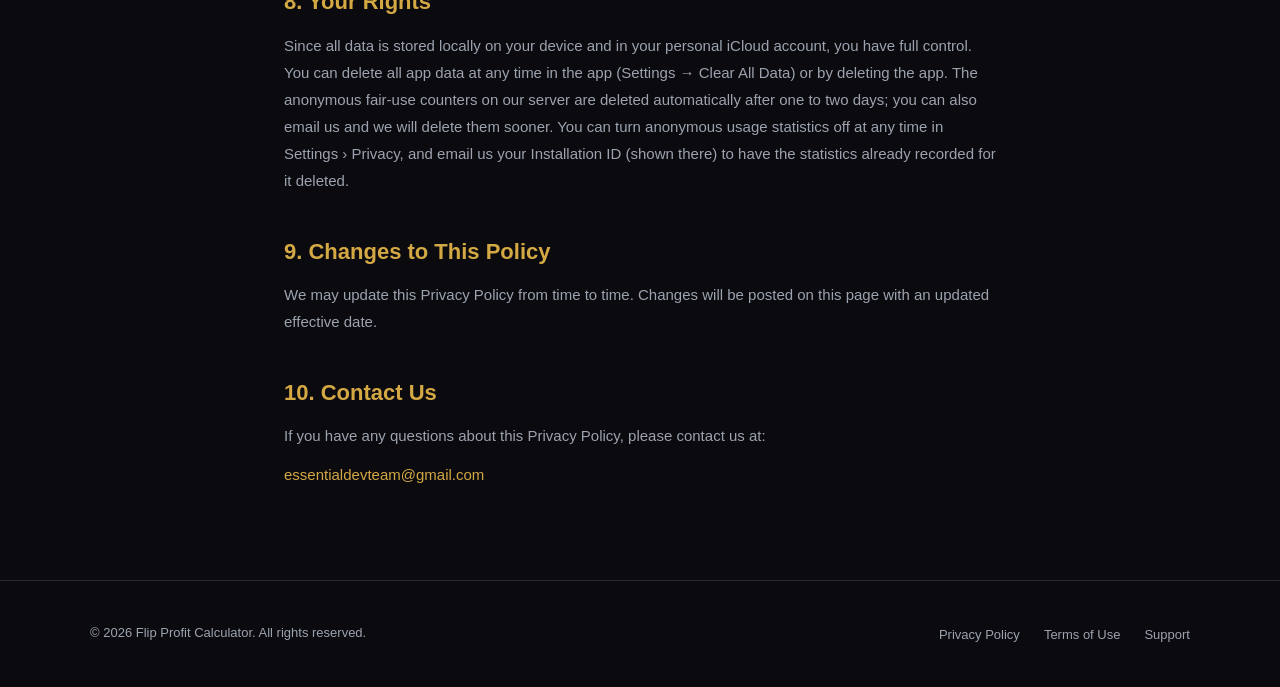
==== commit c7afd030: "Privacy + support: anonymous usage statistics (in-house analytics, opt-out in Settings > Privacy) Co" ====
--- a/privacy.html
+++ b/privacy.html
@@ -39,7 +39,7 @@
   <!-- CONTENT -->
   <main class="legal">
     <h1>Privacy Policy</h1>
-    <p class="legal-date">Effective Date: October 21, 2026</p>
+    <p class="legal-date">Effective Date: October 26, 2026</p>
 
     <p>Flip Profit Calculator ("we", "our", or "the app") is developed by Essential Dev Team. Your privacy is important to us. This Privacy Policy explains what data we collect, how we use it, and your rights.</p>
 
@@ -55,6 +55,7 @@
     <ul>
       <li><strong>Subscription status</strong> &mdash; managed entirely by Apple through StoreKit. We do not collect or store payment information.</li>
       <li><strong>Crash logs &amp; diagnostics</strong> &mdash; Apple may collect anonymous crash data if you have opted in via your device settings.</li>
+      <li><strong>Anonymous usage statistics</strong> &mdash; on by default, and you can turn them off in Settings &rsaquo; Privacy. See <a href="#usage">section 5</a> for exactly what is and isn't sent.</li>
       <li><strong>Anonymous service session (AI receipt scanning only)</strong> &mdash; the first time you use AI receipt scanning, the app creates an anonymous session on our server so we can apply fair-use limits. It contains a random identifier that is not linked to your name, Apple ID or device. For each scan we count requests per hour and per day, and we keep a one-way, salted hash of your IP address (never the IP address itself) to stop abuse. These counters are deleted automatically after one to two days.</li>
     </ul>
 
@@ -62,7 +63,7 @@
     <ul>
       <li>We do not collect your name, email address, or phone number.</li>
       <li>We do not collect location data.</li>
-      <li>We do not use analytics or tracking SDKs.</li>
+      <li>We do not use third-party analytics, advertising or tracking SDKs. Our own anonymous usage statistics are described in <a href="#usage">section 5</a>.</li>
       <li>We do not serve advertisements.</li>
       <li>We do not share or sell any data to third parties.</li>
     </ul>
@@ -83,26 +84,32 @@
     <p><strong>Consent required:</strong> The app asks for your explicit permission before sending any data to Google Gemini AI. You must tap "Allow AI Processing" before any receipt text is shared. You can revoke this permission at any time in the app's Settings under "AI Data Processing."</p>
     <p><strong>Data retention:</strong> We do not keep receipt text after the scan finishes; the parsed result is saved only in the app on your device. Google processes the text to return the result and may keep API requests for a limited time to detect abuse, as described in its terms. Google's use of this data is governed by the <a href="https://policies.google.com/privacy" target="_blank" rel="noopener">Google Privacy Policy</a> and the <a href="https://ai.google.dev/gemini-api/terms" target="_blank" rel="noopener">Gemini API Terms of Service</a>.</p>
 
-    <h2>5. Third-Party Services</h2>
+    <h2 id="usage">5. Anonymous Usage Statistics</h2>
+    <p>To learn which features help people and where the app goes wrong, the app sends anonymous usage statistics to our own server (hosted by Supabase). This is on by default and you can turn it off at any time in <strong>Settings &rsaquo; Privacy &rsaquo; Share Usage Data</strong>; turning it off stops collection and deletes anything not yet sent.</p>
+    <p><strong>What is sent:</strong> a random installation ID created for this app (it is deleted with the app); device model, iOS and app version; language, region and time zone; accessibility settings (such as larger text or reduced motion); when sessions start and end and the last screen viewed; the app's own events (for example that a profit calculation was completed with the eBay or eBay Store fee table and how many items it covered, that an inventory item was added, or that a receipt was scanned and how many pages it had &mdash; never the amounts); paywall views and taps; subscription start, trial, renewal status, cancellation and refund events; whether the app asked for a review; and Apple's anonymous crash and performance reports (MetricKit).</p>
+    <p><strong>What is never sent:</strong> your name, email, phone or address; your location; the advertising identifier (IDFA) or the identifier for vendors (IDFV); prices you paid, receipts or transaction IDs; and anything you enter or create &mdash; no item name, SKU, price, cost, fee, profit, note, photo, receipt content or search text. Your IP address is not stored or used. Statistics are not linked to your identity and are not used for tracking or advertising.</p>
+    <p><strong>Retention:</strong> usage statistics are kept for 13 months, crash and performance reports for 6 months. <strong>Deletion:</strong> email us the Installation ID shown in Settings &rsaquo; Privacy and we will delete everything recorded for it.</p>
+
+    <h2>6. Third-Party Services</h2>
     <p>The app uses the following third-party services. Each provider's privacy policy governs how they handle data shared with their service:</p>
     <ul>
       <li><strong>Apple StoreKit</strong> &mdash; handles subscriptions and payments. See <a href="https://www.apple.com/legal/privacy/" target="_blank" rel="noopener">Apple's Privacy Policy</a>.</li>
       <li><strong>Apple CloudKit (iCloud)</strong> &mdash; syncs your data across your devices. See <a href="https://www.apple.com/legal/privacy/" target="_blank" rel="noopener">Apple's Privacy Policy</a>.</li>
       <li><strong>Google Gemini AI</strong> &mdash; processes receipt OCR text (not images) for structured data extraction. Explicit user consent is required before any data is sent. See <a href="https://policies.google.com/privacy" target="_blank" rel="noopener">Google's Privacy Policy</a>.</li>
-      <li><strong>Supabase</strong> &mdash; hosts the server that relays receipt text to Google Gemini AI and keeps the anonymous fair-use counters described above. See <a href="https://supabase.com/privacy" target="_blank" rel="noopener">Supabase's Privacy Policy</a>.</li>
+      <li><strong>Supabase</strong> &mdash; hosts the server that relays receipt text to Google Gemini AI and keeps the anonymous fair-use counters described above, and stores the anonymous usage statistics described in section 5. See <a href="https://supabase.com/privacy" target="_blank" rel="noopener">Supabase's Privacy Policy</a>.</li>
     </ul>
     <p>Earlier versions of the app could send search keywords to eBay for price research. That feature has been removed, and the app no longer contacts eBay.</p>
 
-    <h2>6. Children's Privacy</h2>
+    <h2>7. Children's Privacy</h2>
     <p>Flip Profit Calculator is not directed at children under 13. We do not knowingly collect data from children.</p>
 
-    <h2>7. Your Rights</h2>
-    <p>Since all data is stored locally on your device and in your personal iCloud account, you have full control. You can delete all app data at any time in the app (Settings &rarr; Clear All Data) or by deleting the app. The anonymous fair-use counters on our server are deleted automatically after one to two days; you can also email us and we will delete them sooner.</p>
+    <h2>8. Your Rights</h2>
+    <p>Since all data is stored locally on your device and in your personal iCloud account, you have full control. You can delete all app data at any time in the app (Settings &rarr; Clear All Data) or by deleting the app. The anonymous fair-use counters on our server are deleted automatically after one to two days; you can also email us and we will delete them sooner. You can turn anonymous usage statistics off at any time in Settings &rsaquo; Privacy, and email us your Installation ID (shown there) to have the statistics already recorded for it deleted.</p>
 
-    <h2>8. Changes to This Policy</h2>
+    <h2>9. Changes to This Policy</h2>
     <p>We may update this Privacy Policy from time to time. Changes will be posted on this page with an updated effective date.</p>
 
-    <h2>9. Contact Us</h2>
+    <h2>10. Contact Us</h2>
     <p>If you have any questions about this Privacy Policy, please contact us at:</p>
     <p><a href="mailto:essentialdevteam@gmail.com">essentialdevteam@gmail.com</a></p>
   </main>
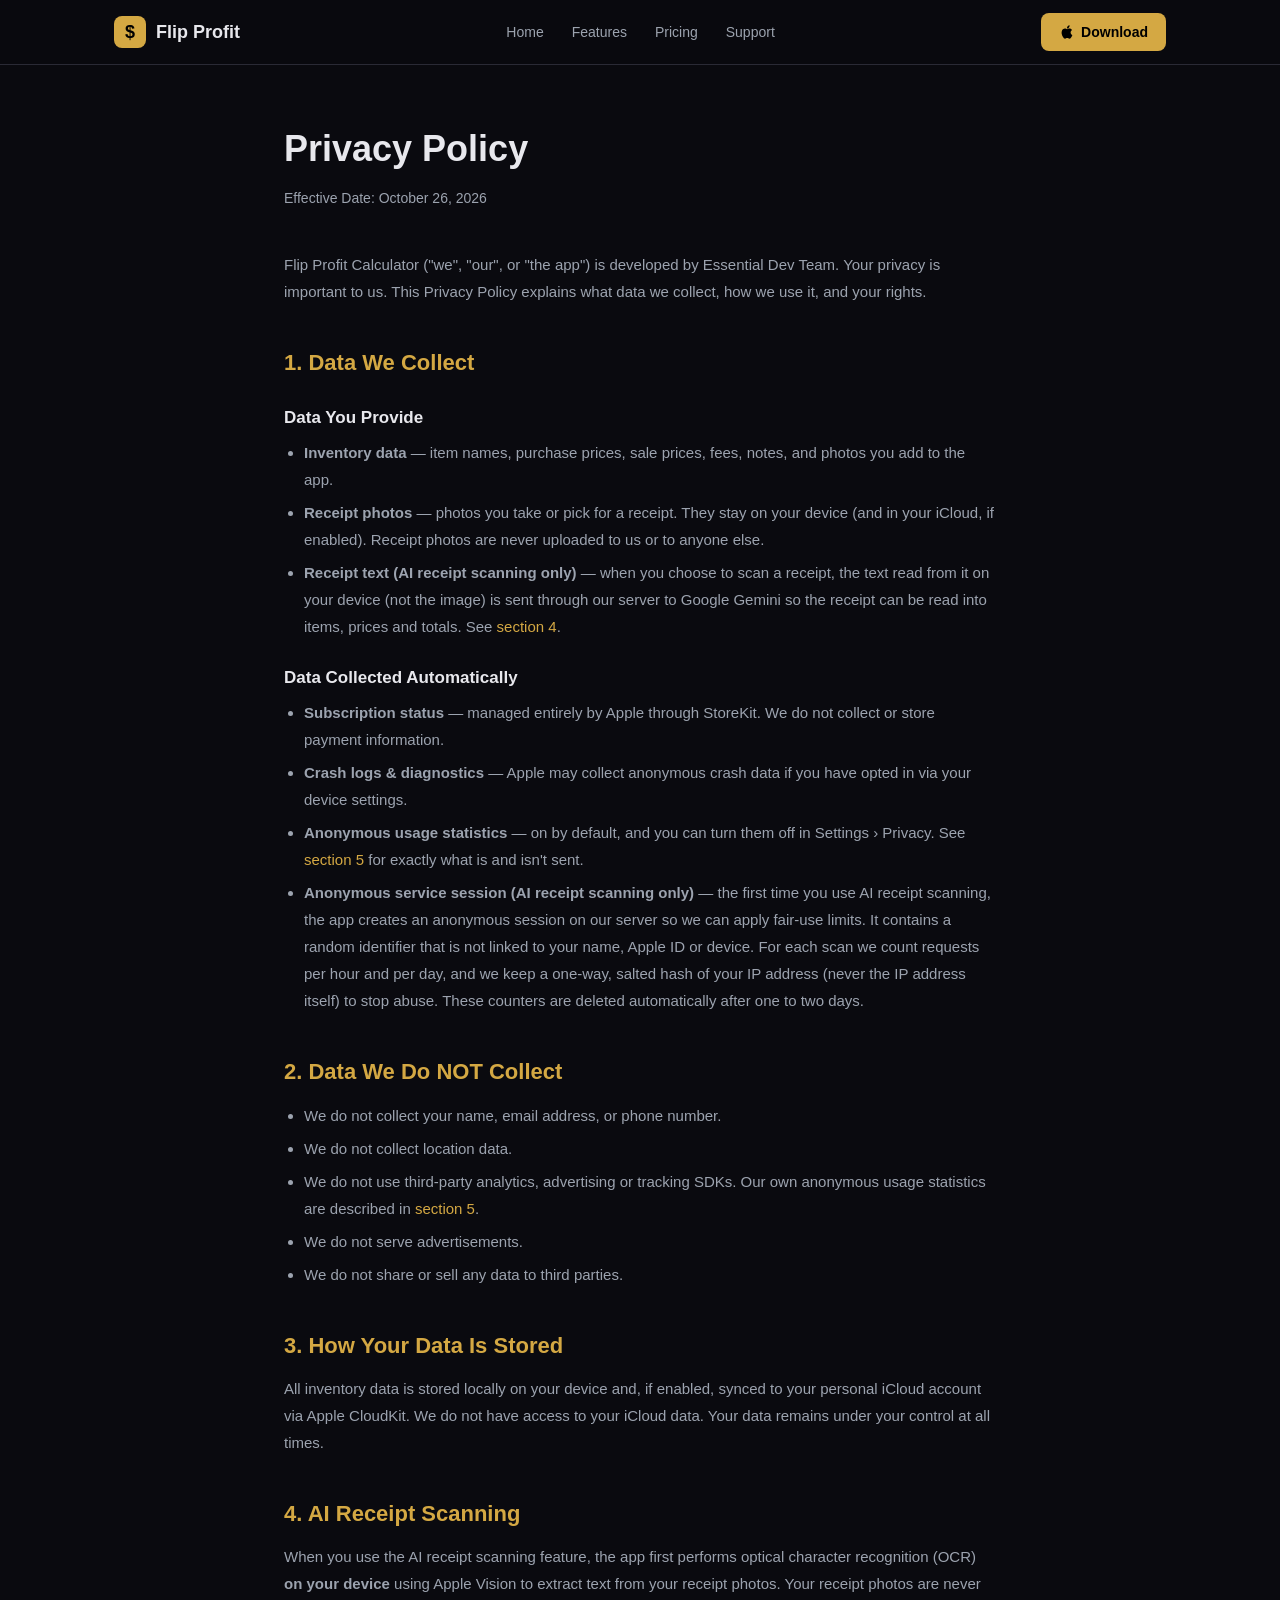
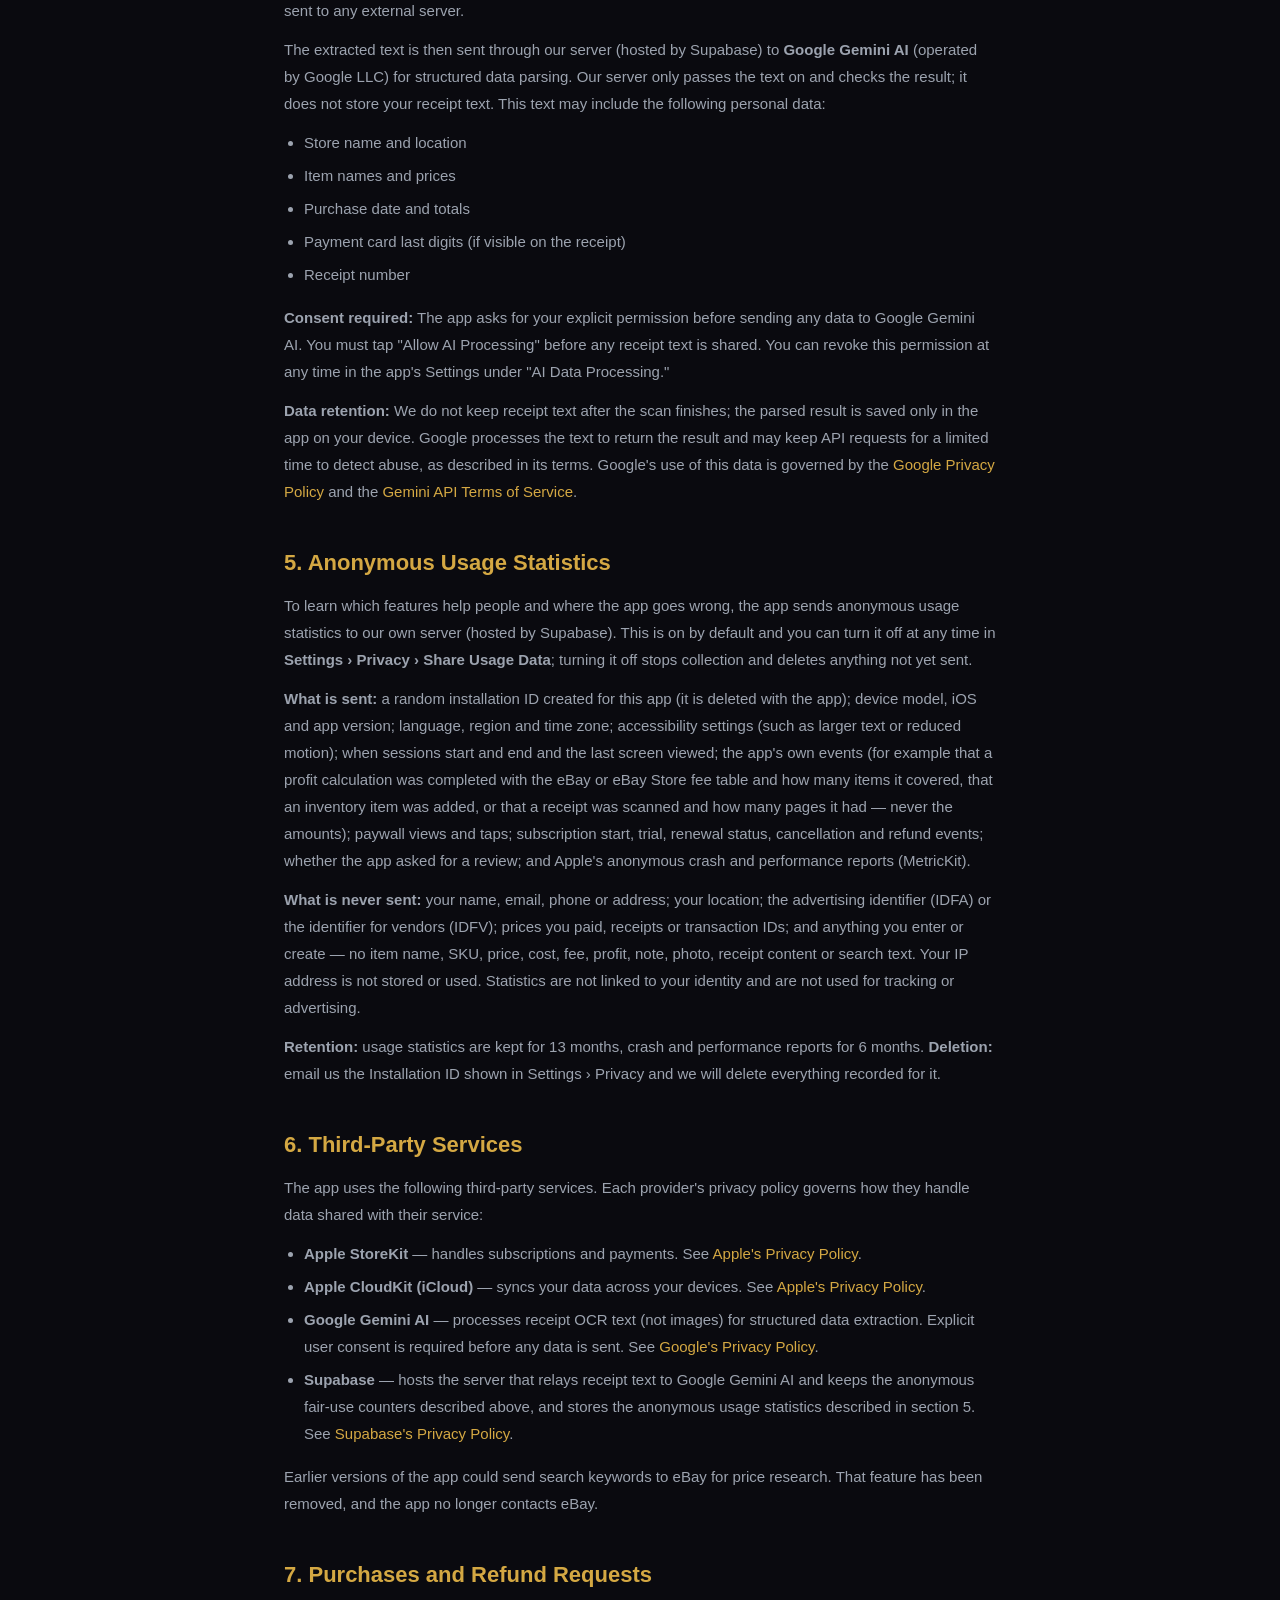
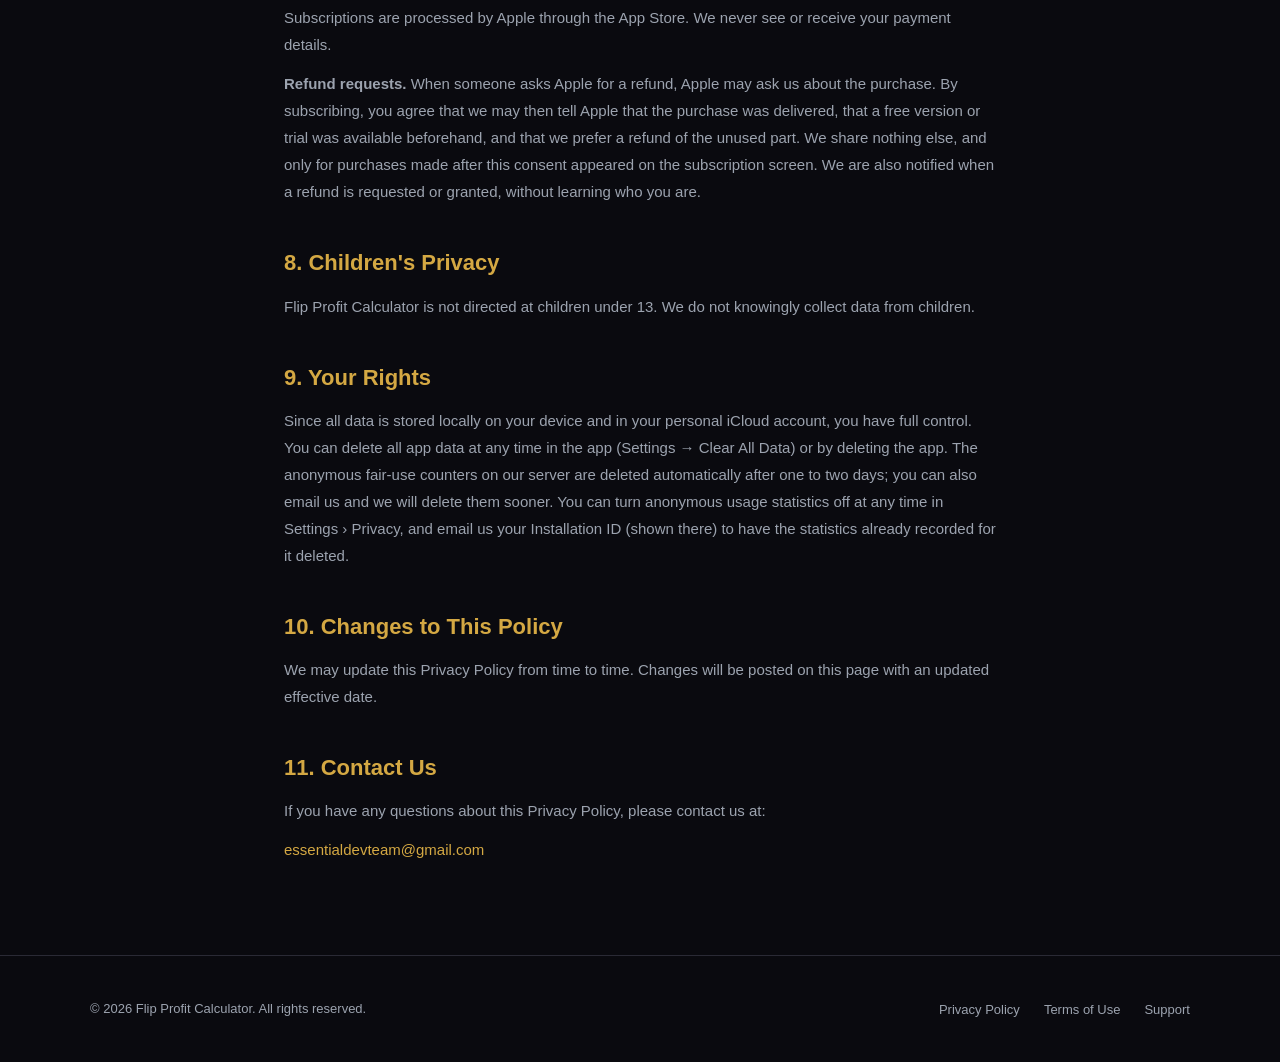
==== commit e6cf5181: "Privacy: receipt text (not image) data item, Refund requests paragraph Co-Authored-By: Claude Opus 5" ====
--- a/privacy.html
+++ b/privacy.html
@@ -49,6 +49,7 @@
     <ul>
       <li><strong>Inventory data</strong> &mdash; item names, purchase prices, sale prices, fees, notes, and photos you add to the app.</li>
       <li><strong>Receipt photos</strong> &mdash; photos you take or pick for a receipt. They stay on your device (and in your iCloud, if enabled). Receipt photos are never uploaded to us or to anyone else.</li>
+      <li><strong>Receipt text (AI receipt scanning only)</strong> &mdash; when you choose to scan a receipt, the text read from it on your device (not the image) is sent through our server to Google Gemini so the receipt can be read into items, prices and totals. See <a href="#ai-scanning">section 4</a>.</li>
     </ul>
 
     <h3>Data Collected Automatically</h3>
@@ -71,7 +72,7 @@
     <h2>3. How Your Data Is Stored</h2>
     <p>All inventory data is stored locally on your device and, if enabled, synced to your personal iCloud account via Apple CloudKit. We do not have access to your iCloud data. Your data remains under your control at all times.</p>
 
-    <h2>4. AI Receipt Scanning</h2>
+    <h2 id="ai-scanning">4. AI Receipt Scanning</h2>
     <p>When you use the AI receipt scanning feature, the app first performs optical character recognition (OCR) <strong>on your device</strong> using Apple Vision to extract text from your receipt photos. Your receipt photos are never sent to any external server.</p>
     <p>The extracted text is then sent through our server (hosted by Supabase) to <strong>Google Gemini AI</strong> (operated by Google LLC) for structured data parsing. Our server only passes the text on and checks the result; it does not store your receipt text. This text may include the following personal data:</p>
     <ul>
@@ -100,16 +101,20 @@
     </ul>
     <p>Earlier versions of the app could send search keywords to eBay for price research. That feature has been removed, and the app no longer contacts eBay.</p>
 
-    <h2>7. Children's Privacy</h2>
+    <h2 id="refunds">7. Purchases and Refund Requests</h2>
+    <p>Subscriptions are processed by Apple through the App Store. We never see or receive your payment details.</p>
+    <p><strong>Refund requests.</strong> When someone asks Apple for a refund, Apple may ask us about the purchase. By subscribing, you agree that we may then tell Apple that the purchase was delivered, that a free version or trial was available beforehand, and that we prefer a refund of the unused part. We share nothing else, and only for purchases made after this consent appeared on the subscription screen. We are also notified when a refund is requested or granted, without learning who you are.</p>
+
+    <h2>8. Children's Privacy</h2>
     <p>Flip Profit Calculator is not directed at children under 13. We do not knowingly collect data from children.</p>
 
-    <h2>8. Your Rights</h2>
+    <h2>9. Your Rights</h2>
     <p>Since all data is stored locally on your device and in your personal iCloud account, you have full control. You can delete all app data at any time in the app (Settings &rarr; Clear All Data) or by deleting the app. The anonymous fair-use counters on our server are deleted automatically after one to two days; you can also email us and we will delete them sooner. You can turn anonymous usage statistics off at any time in Settings &rsaquo; Privacy, and email us your Installation ID (shown there) to have the statistics already recorded for it deleted.</p>
 
-    <h2>9. Changes to This Policy</h2>
+    <h2>10. Changes to This Policy</h2>
     <p>We may update this Privacy Policy from time to time. Changes will be posted on this page with an updated effective date.</p>
 
-    <h2>10. Contact Us</h2>
+    <h2>11. Contact Us</h2>
     <p>If you have any questions about this Privacy Policy, please contact us at:</p>
     <p><a href="mailto:essentialdevteam@gmail.com">essentialdevteam@gmail.com</a></p>
   </main>
